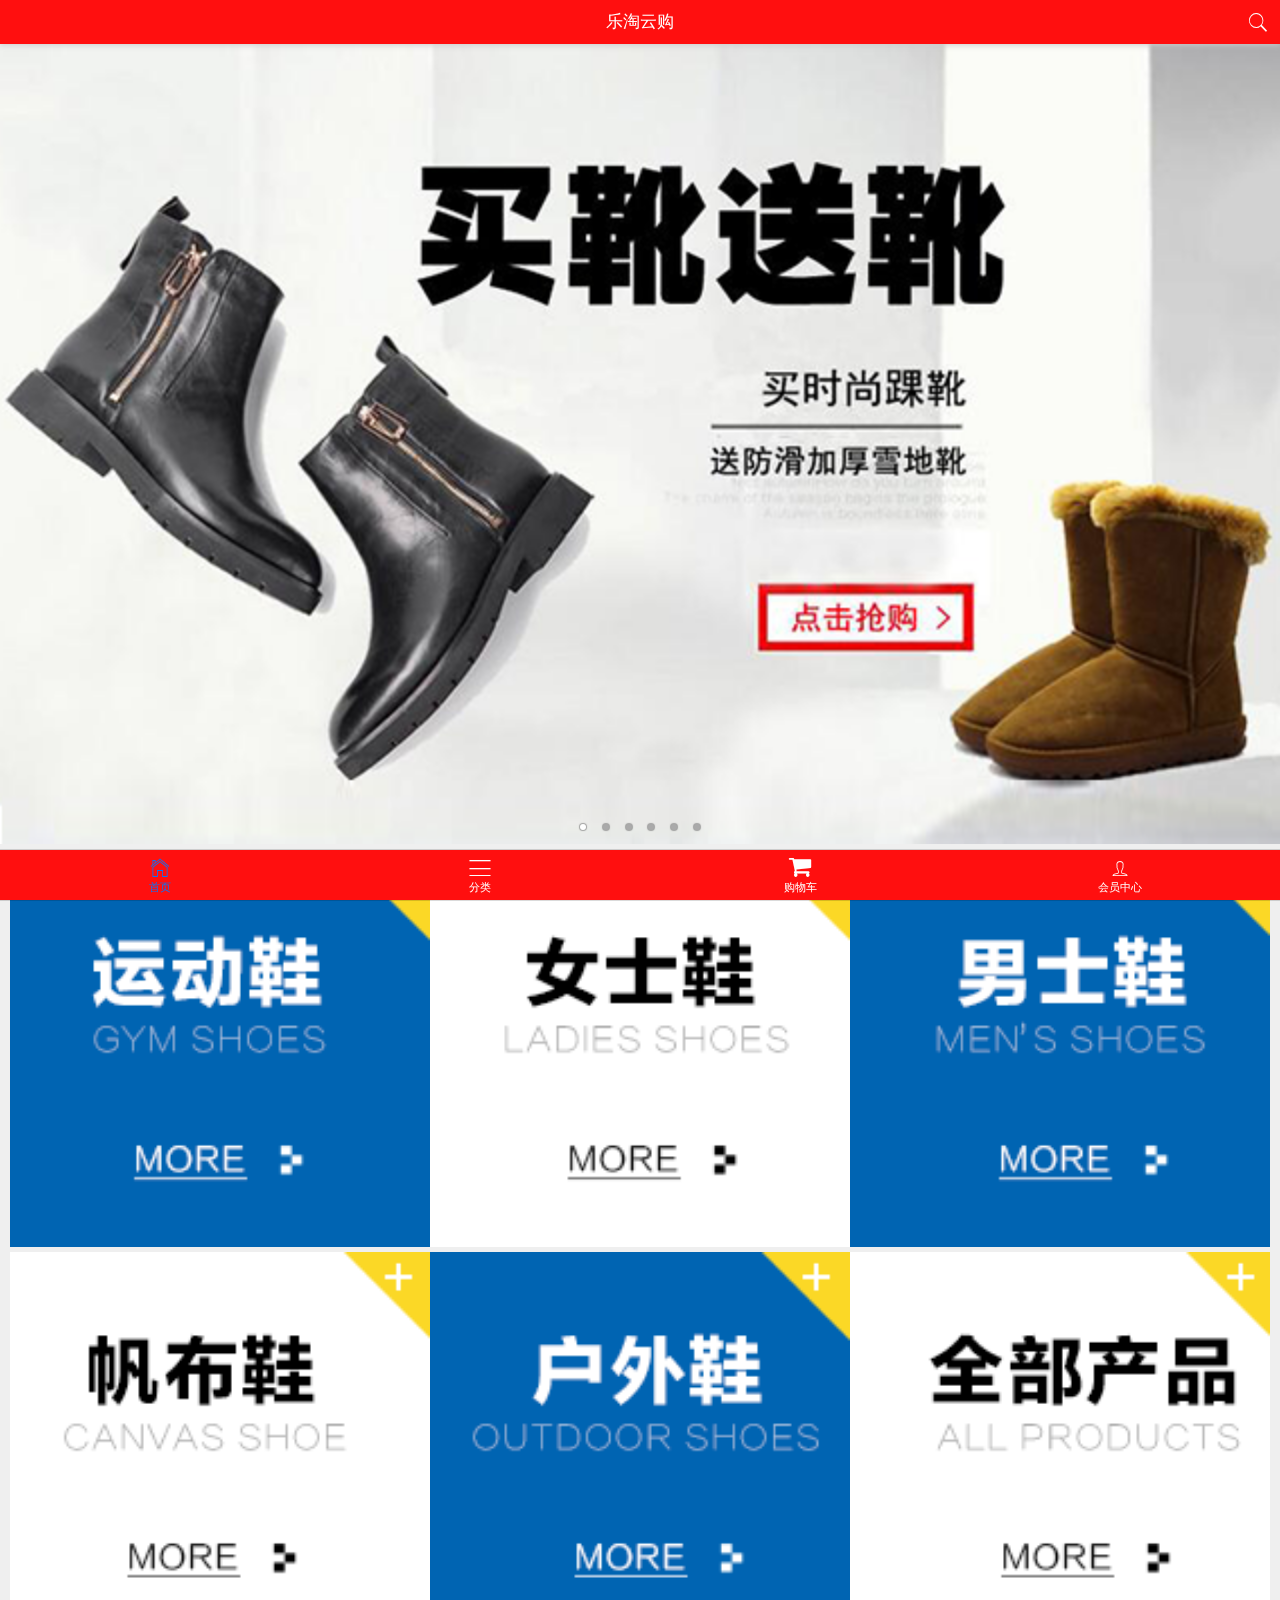
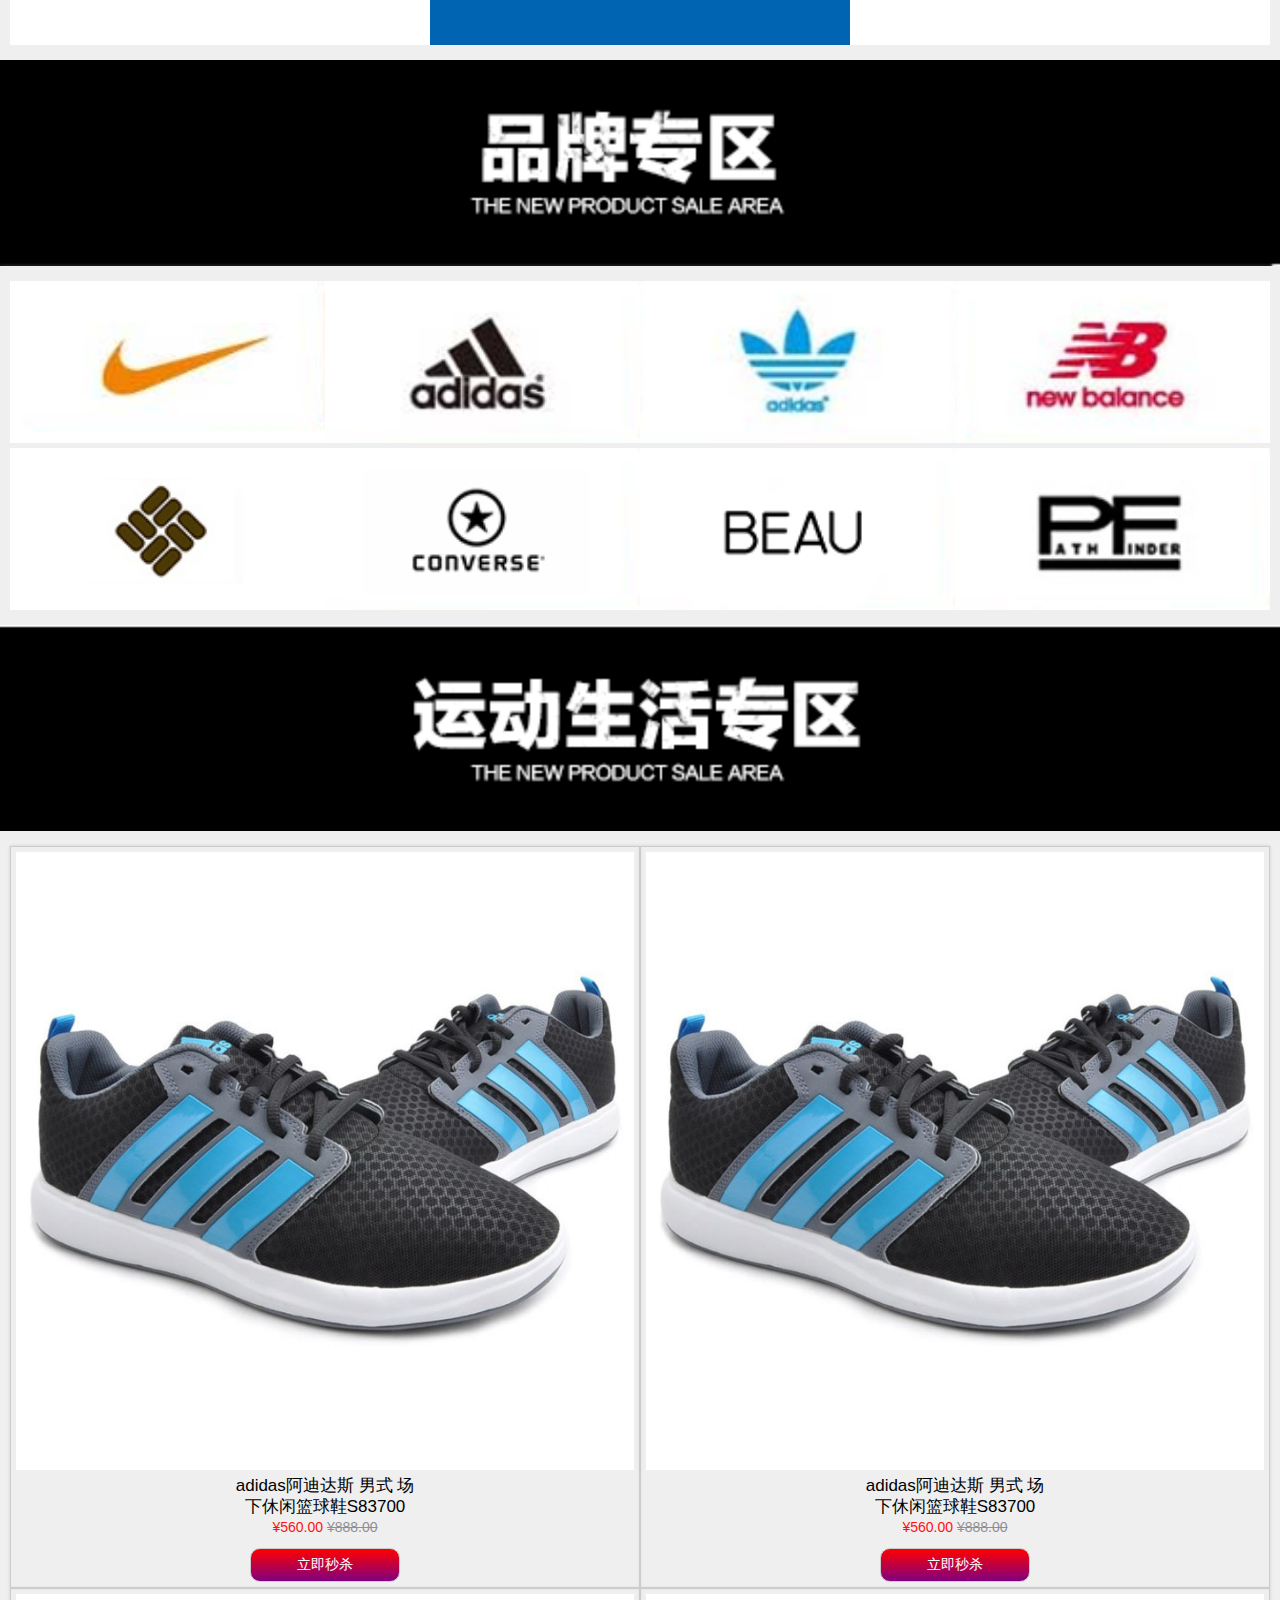
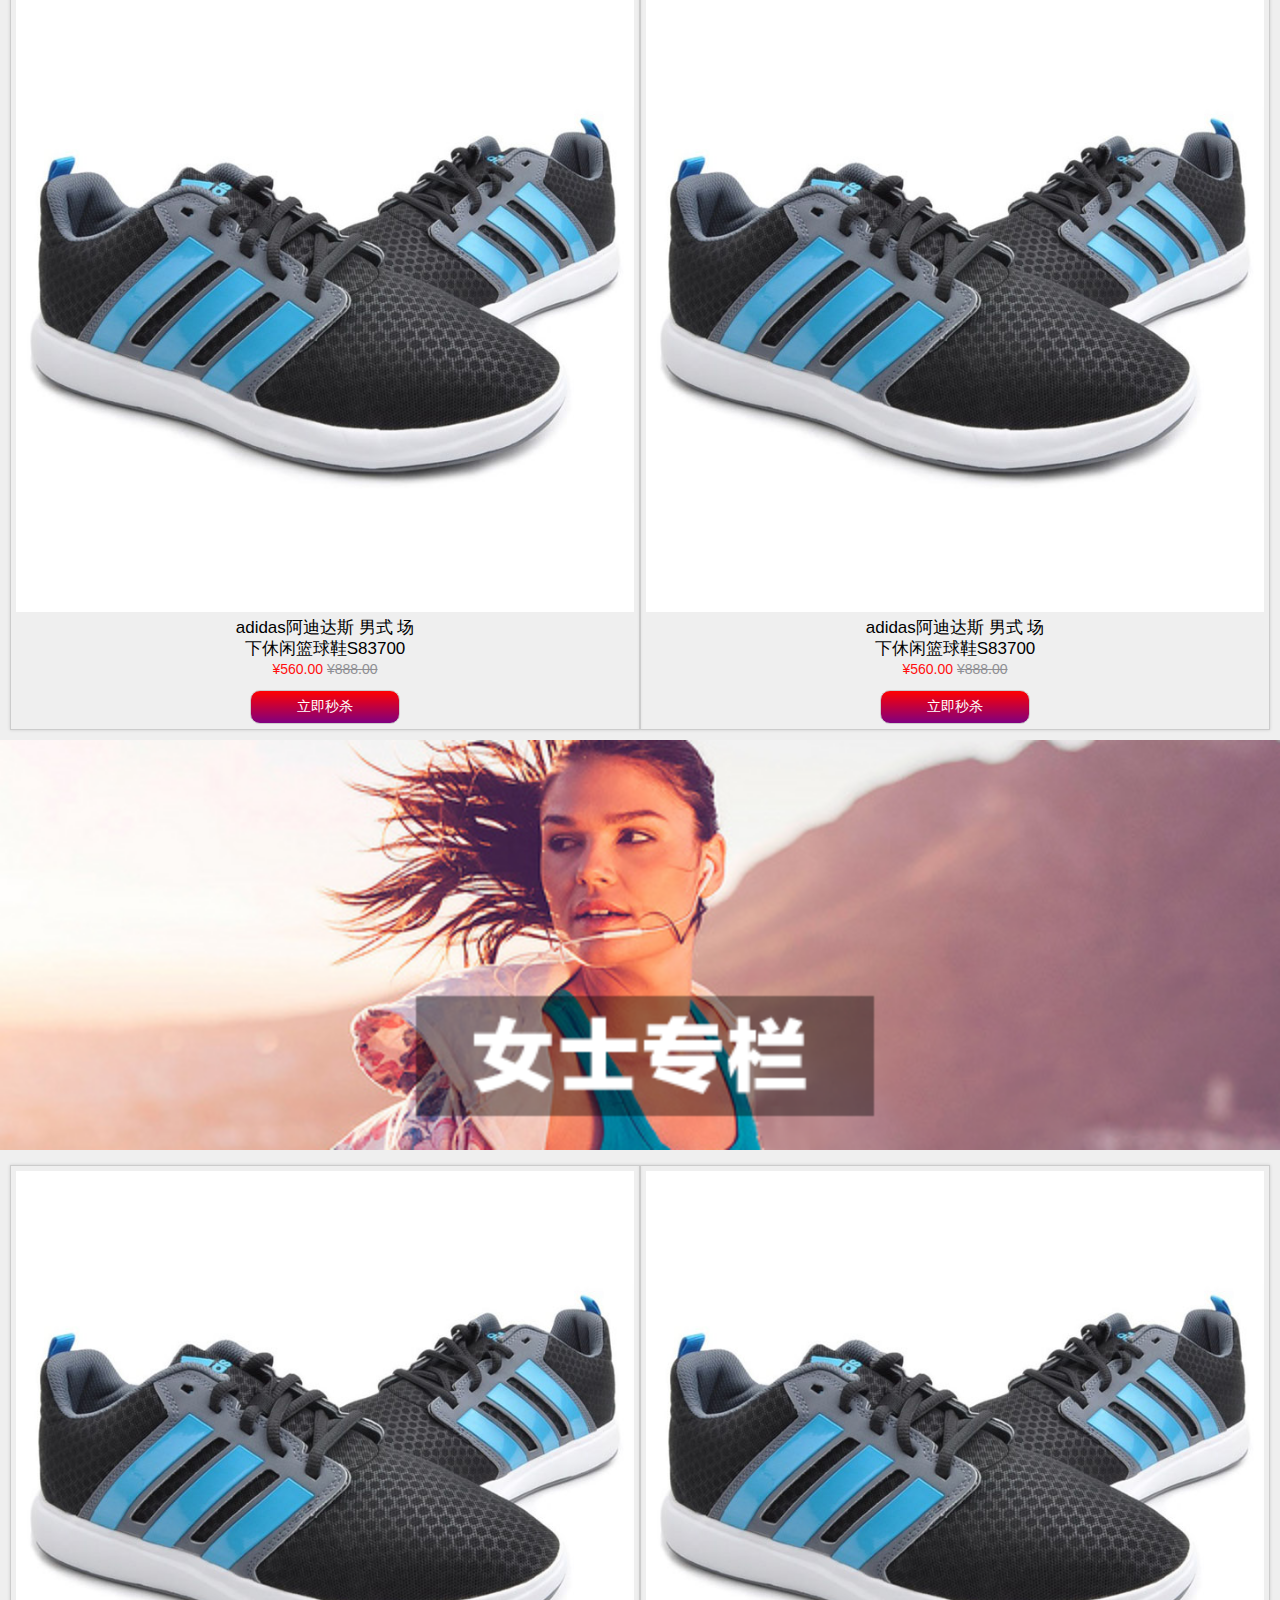
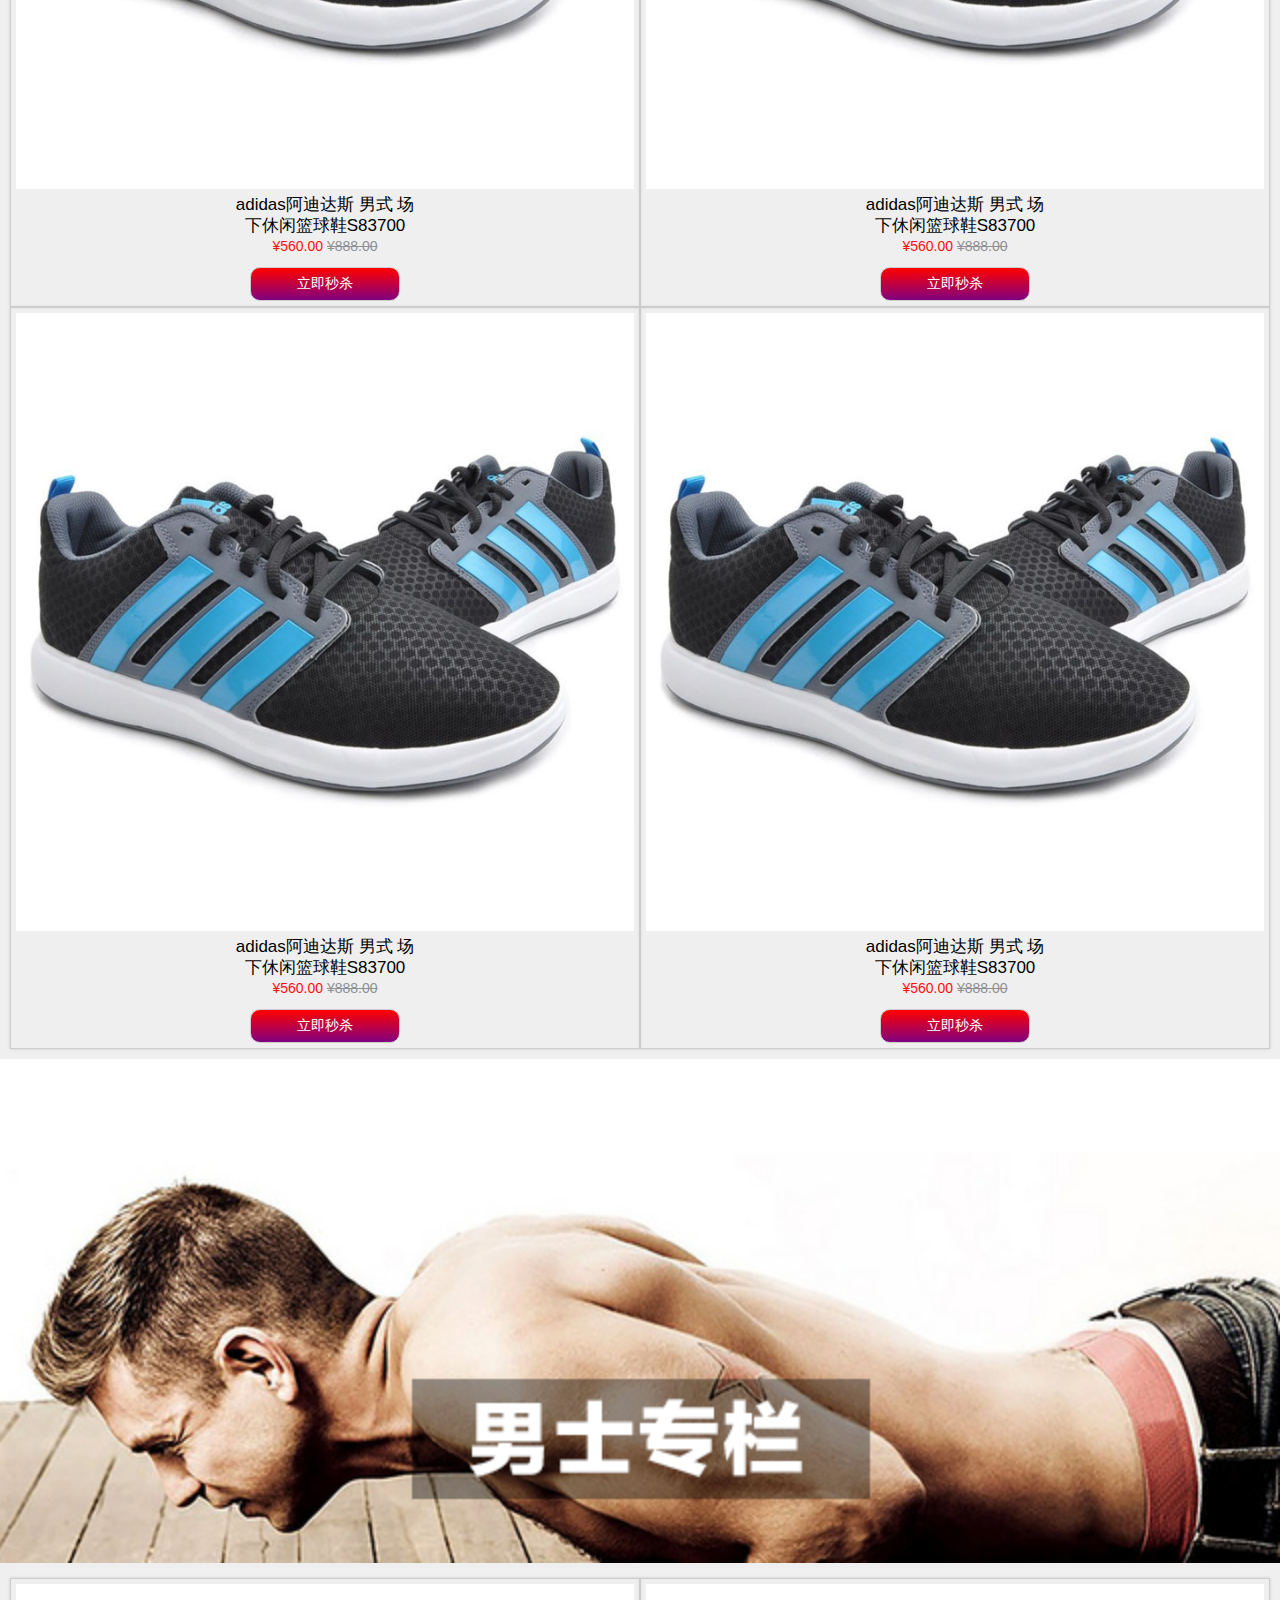
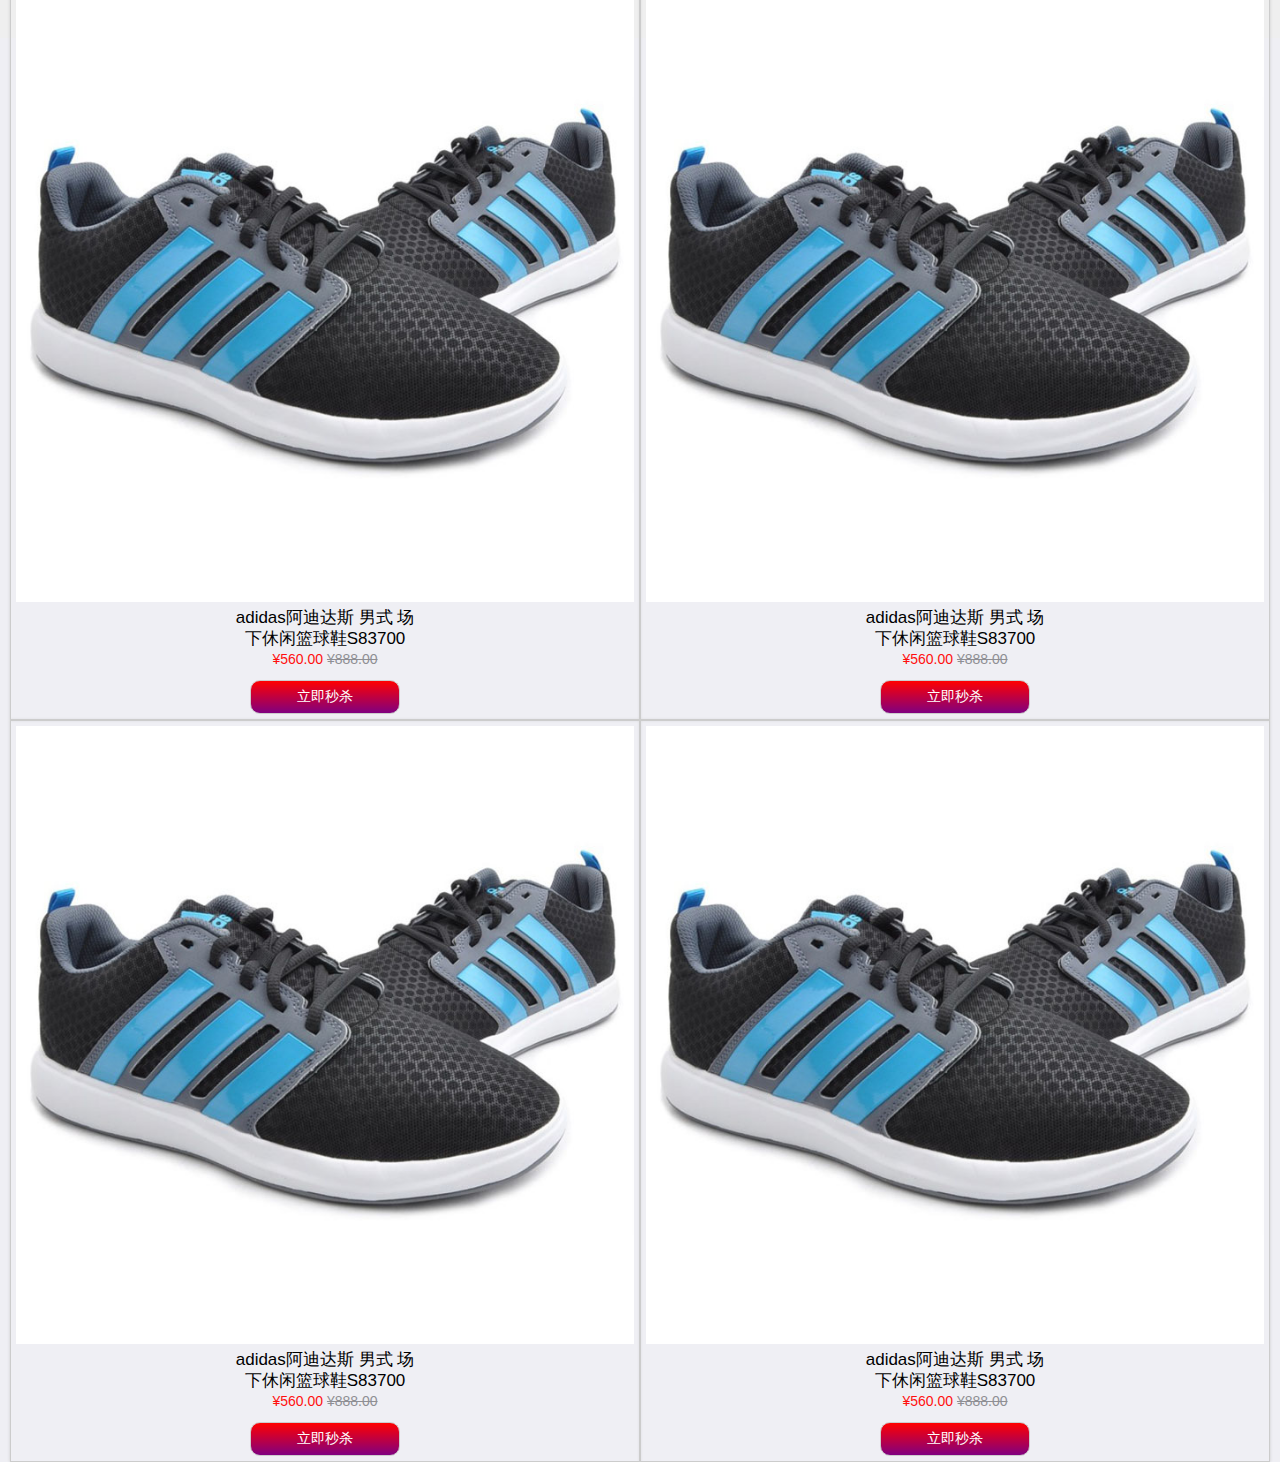
==== public/myProject/index.html @ a4a3fab9 "Merge pull request #1 from LibertyMiss/demo" ====
<!DOCTYPE html>
<html lang="en">

<head>
    <meta charset="UTF-8">
    <meta name="viewport" content="width=device-width, initial-scale=1.0">
    <meta http-equiv="X-UA-Compatible" content="ie=edge">
    <title>Document</title>
    <link rel="stylesheet" href="./assets//mui//css/mui.min.css">
    <link rel="stylesheet" href="./css/common.css">
    <link rel="stylesheet" href="./assets/fontAwesome/css/font-awesome.css">
    <link rel="stylesheet" href="./css/index.css">
    <script src="./assets//mui//js/mui.min.js"></script>
</head>

<body>
    <header class="mui-bar mui-bar-nav my-header">
        <h1 class="mui-title">乐淘云购</h1>
        <a class="mui-icon mui-icon-search mui-pull-right"></a>
    </header>
    <nav class="mui-bar mui-bar-tab my-footer">
        <a class="mui-tab-item mui-active" href="index.html">
            <span class="mui-icon mui-icon-home"></span>
            <span class="mui-tab-label">首页</span>
        </a>
        <a class="mui-tab-item" href="category.html">
            <span class="mui-icon mui-icon-bars"></span>
            <span class="mui-tab-label">分类</span>
        </a>
        <a class="mui-tab-item" href="cart.html">
            <span class="mui-icon fa fa-shopping-cart"></span>
            <span class="mui-tab-label">购物车</span>
        </a>
        <a class="mui-tab-item" href="user.html">
            <span class="mui-icon mui-icon-person"></span>
            <span class="mui-tab-label">会员中心</span>
        </a>
    </nav>
    <div class="mui-content">
        <!-- 轮播图 -->
        <div class="mui-slider ">
            <div class="mui-slider-group mui-slider-loop">
                <div class="mui-slider-item  mui-slider-item-duplicate">
                    <a href="#">
                        <img src="images/banner6.png" />
                    </a>
                </div>
                <div class="mui-slider-item">
                    <a href="#">
                        <img src="images/banner1.png" />
                    </a>
                </div>
                <div class="mui-slider-item">
                    <a href="#">
                        <img src="images/banner2.png" />
                    </a>
                </div>
                <div class="mui-slider-item">
                    <a href="#">
                        <img src="images/banner3.png" />
                    </a>
                </div>
                <div class="mui-slider-item">
                    <a href="#">
                        <img src="images/banner4.png" />
                    </a>
                </div>
                <div class="mui-slider-item">
                    <a href="#">
                        <img src="images/banner5.png" />
                    </a>
                </div>
                <div class="mui-slider-item">
                    <a href="#">
                        <img src="images/banner6.png" />
                    </a>
                </div>
                <div class="mui-slider-item mui-slider-item-duplicate">
                    <a href="#">
                        <img src="images/banner1.png" />
                    </a>
                </div>
            </div>
            <div class="mui-slider-indicator">
                <div class="mui-indicator mui-active"></div>
                <div class="mui-indicator"></div>
                <div class="mui-indicator"></div>
                <div class="mui-indicator"></div>
                <div class="mui-indicator"></div>
                <div class="mui-indicator"></div>
            </div>
        </div>
        <!-- 轮播图end -->

        <!-- 导航链接 -->
        <div class="nav-links mui-clearfix">
            <a href="">
                <img src="./images/nav1.png" alt="">
            </a>
            <a href="">
                <img src="./images/nav2.png" alt="">
            </a>
            <a href="">
                <img src="./images/nav3.png" alt="">
            </a>
            <a href="">
                <img src="./images/nav4.png" alt="">
            </a>
            <a href="">
                <img src="./images/nav5.png" alt="">
            </a>
            <a href="">
                <img src="./images/nav6.png" alt="">
            </a>
        </div>
        <!-- 导航链接end -->

        <!-- 品牌专区 -->
        <div class="brand">
            <img src="./images/title0.png" alt="">
            <ul>
                <li>
                    <a href="">
                        <img src="./images/brand1.png" alt="">
                    </a>
                </li>
                <li>
                    <a href="">
                        <img src="./images/brand2.png" alt="">
                    </a>
                </li>
                <li>
                    <a href="">
                        <img src="./images/brand3.png" alt="">
                    </a>
                </li>
                <li>
                    <a href="">
                        <img src="./images/brand4.png" alt="">
                    </a>
                </li>
                <li>
                    <a href="">
                        <img src="./images/brand5.png" alt="">
                    </a>
                </li>
                <li>
                    <a href="">
                        <img src="./images/brand6.png" alt="">
                    </a>
                </li>
                <li>
                    <a href="">
                        <img src="./images/brand7.png" alt="">
                    </a>
                </li>
                <li>
                    <a href="">
                        <img src="./images/brand8.png" alt="">
                    </a>
                </li>
            </ul>
        </div>
        <!-- 品牌专区end -->

        <!-- 产品专区 -->
        <div class="product mui-clearfix">
            <img src="./images/title1.png" alt="">
            <ul>
                <li>
                    <img src="./images/product.jpg" alt="">
                    <span class="adids">
                        adidas阿迪达斯 男式 场<br>
                        下休闲篮球鞋S83700
                    </span>
                    <p>
                        <span>¥560.00</span>
                        <del>¥888.00</del>
                    </p>
                    <button class="buy">立即秒杀</button>
                </li>
                <li>
                    <img src="./images/product.jpg" alt="">
                    <span>
                        adidas阿迪达斯 男式 场<br>
                        下休闲篮球鞋S83700
                    </span>
                    <p>
                        <span>¥560.00</span>
                        <del>¥888.00</del>
                    </p>
                    <button class="buy">立即秒杀</button>
                </li>
                <li>
                    <img src="./images/product.jpg" alt="">
                    <span>
                        adidas阿迪达斯 男式 场<br>
                        下休闲篮球鞋S83700
                    </span>
                    <p>
                        <span>¥560.00</span>
                        <del>¥888.00</del>
                    </p>
                    <button class="buy">立即秒杀</button>
                </li>
                <li>
                    <img src="./images/product.jpg" alt="">
                    <span>
                        adidas阿迪达斯 男式 场<br>
                        下休闲篮球鞋S83700
                    </span>
                    <p>
                        <span>¥560.00</span>
                        <del>¥888.00</del>
                    </p>
                    <button class="buy">立即秒杀</button>
                </li>
            </ul>
        </div>
        <!-- 产品专区end -->

        <!-- 女士专区 -->
        <div class="women mui-clearfix">
            <img src="./images/title2.png" alt="">
            <ul>
                <li>
                    <img src="./images/product.jpg" alt="">
                    <span>
                        adidas阿迪达斯 男式 场<br>
                        下休闲篮球鞋S83700
                    </span>
                    <p>
                        <span>¥560.00</span>
                        <del>¥888.00</del>
                    </p>
                    <button class="buy">立即秒杀</button>
                </li>
                <li>
                    <img src="./images/product.jpg" alt="">
                    <span>
                        adidas阿迪达斯 男式 场<br>
                        下休闲篮球鞋S83700
                    </span>
                    <p>
                        <span>¥560.00</span>
                        <del>¥888.00</del>
                    </p>
                    <button class="buy">立即秒杀</button>
                </li>
                <li>
                    <img src="./images/product.jpg" alt="">
                    <span>
                        adidas阿迪达斯 男式 场<br>
                        下休闲篮球鞋S83700
                    </span>
                    <p>
                        <span>¥560.00</span>
                        <del>¥888.00</del>
                    </p>
                    <button class="buy">立即秒杀</button>
                </li>
                <li>
                    <img src="./images/product.jpg" alt="">
                    <span>
                        adidas阿迪达斯 男式 场<br>
                        下休闲篮球鞋S83700
                    </span>
                    <p>
                        <span>¥560.00</span>
                        <del>¥888.00</del>
                    </p>
                    <button class="buy">立即秒杀</button>
                </li>
            </ul>
        </div>
        <!-- 女士专区end -->

        <!-- 男士专区 -->
        <div class="men">
            <img src="./images/title3.png" alt="">
            <ul>
                <li>
                    <img src="./images/product.jpg" alt="">
                    <span>
                        adidas阿迪达斯 男式 场<br>
                        下休闲篮球鞋S83700
                    </span>
                    <p>
                        <span>¥560.00</span>
                        <del>¥888.00</del>
                    </p>
                    <button class="buy">立即秒杀</button>
                </li>
                <li>
                    <img src="./images/product.jpg" alt="">
                    <span>
                        adidas阿迪达斯 男式 场<br>
                        下休闲篮球鞋S83700
                    </span>
                    <p>
                        <span>¥560.00</span>
                        <del>¥888.00</del>
                    </p>
                    <button class="buy">立即秒杀</button>
                </li>
                <li>
                    <img src="./images/product.jpg" alt="">
                    <span>
                        adidas阿迪达斯 男式 场<br>
                        下休闲篮球鞋S83700
                    </span>
                    <p>
                        <span>¥560.00</span>
                        <del>¥888.00</del>
                    </p>
                    <button class="buy">立即秒杀</button>
                </li>
                <li>
                    <img src="./images/product.jpg" alt="">
                    <span>
                        adidas阿迪达斯 男式 场<br>
                        下休闲篮球鞋S83700
                    </span>
                    <p>
                        <span>¥560.00</span>
                        <del>¥888.00</del>
                    </p>
                    <button class="buy">立即秒杀</button>
                </li>
            </ul>
        </div>
        <!-- 男士专区end -->
    </div>
</body>
<script>
    var gallery = mui('.mui-slider');
    gallery.slider({
        interval: 1000 //自动轮播周期，若为0则不自动播放，默认为0；
    });
</script>

</html>
---- public/myProject/css/common.css ----
body .mui-content {
  background: #efefef;
}
.my-header {
  background: #ff0f0f;
}
.my-header h1 {
  color: #FFF;
}
.my-header .mui-icon-search {
  color: #FFF;
}
.my-footer {
  background: #ff0f0f;
}
.my-footer .mui-tab-item {
  color: #FFF;
}
.my-footer .mui-tab-item .mui-active {
  color: darkorange;
}
---- public/myProject/css/index.css ----
ul {
  margin: 0;
  padding: 0;
  list-style: none;
}
.nav-links {
  width: 100%;
  padding: 10px;
}
.nav-links a {
  width: 33.33%;
  float: left;
}
.nav-links a img {
  width: 100%;
}
.brand {
  width: 100%;
}
.brand > img {
  width: 100%;
}
.brand > ul {
  padding: 10px;
  width: 100%;
  overflow: hidden;
}
.brand > ul > li {
  width: 25%;
  float: left;
}
.brand > ul > li > a {
  display: block;
}
.brand > ul > li > a > img {
  width: 100%;
}
.product {
  width: 100%;
}
.product > img {
  width: 100%;
}
.product > ul {
  width: 100%;
  padding: 10px;
}
.product > ul > li {
  padding: 5px;
  border: 1px solid #ccc;
  width: 50%;
  float: left;
  box-shadow: 0px 0px 3px #ccc;
  text-align: center;
}
.product > ul > li > img {
  width: 100%;
}
.product > ul > li p {
  text-align: center;
}
.product > ul > li p > span {
  text-align: center;
  color: #ff0f0f;
}
.product > ul > li > button {
  display: block;
  margin: 0 auto;
  background: linear-gradient(red, purple);
  color: #fff;
  width: 150px;
  border-radius: 10px;
}
.women {
  margin-top: 10px;
  width: 100%;
}
.women > img {
  width: 100%;
}
.women > ul {
  width: 100%;
  padding: 10px;
}
.women > ul > li {
  padding: 5px;
  border: 1px solid #ccc;
  width: 50%;
  float: left;
  box-shadow: 0px 0px 3px #ccc;
  text-align: center;
}
.women > ul > li > img {
  width: 100%;
}
.women > ul > li > span {
  text-align: center;
}
.women > ul > li p {
  text-align: center;
}
.women > ul > li p > span {
  text-align: center;
  color: #ff0f0f;
}
.women > ul > li > button {
  display: block;
  margin: 0 auto;
  background: linear-gradient(red, purple);
  color: #fff;
  width: 150px;
  border-radius: 10px;
}
.men {
  margin-top: 10px;
  width: 100%;
}
.men > img {
  width: 100%;
}
.men > ul {
  width: 100%;
  padding: 10px;
}
.men > ul > li {
  padding: 5px;
  border: 1px solid #ccc;
  width: 50%;
  float: left;
  box-shadow: 0px 0px 3px #ccc;
  text-align: center;
}
.men > ul > li > img {
  width: 100%;
}
.men > ul > li > span {
  text-align: center;
}
.men > ul > li p {
  text-align: center;
}
.men > ul > li p > span {
  text-align: center;
  color: #ff0f0f;
}
.men > ul > li > button {
  display: block;
  margin: 0 auto;
  background: linear-gradient(red, purple);
  color: #fff;
  width: 150px;
  border-radius: 10px;
}
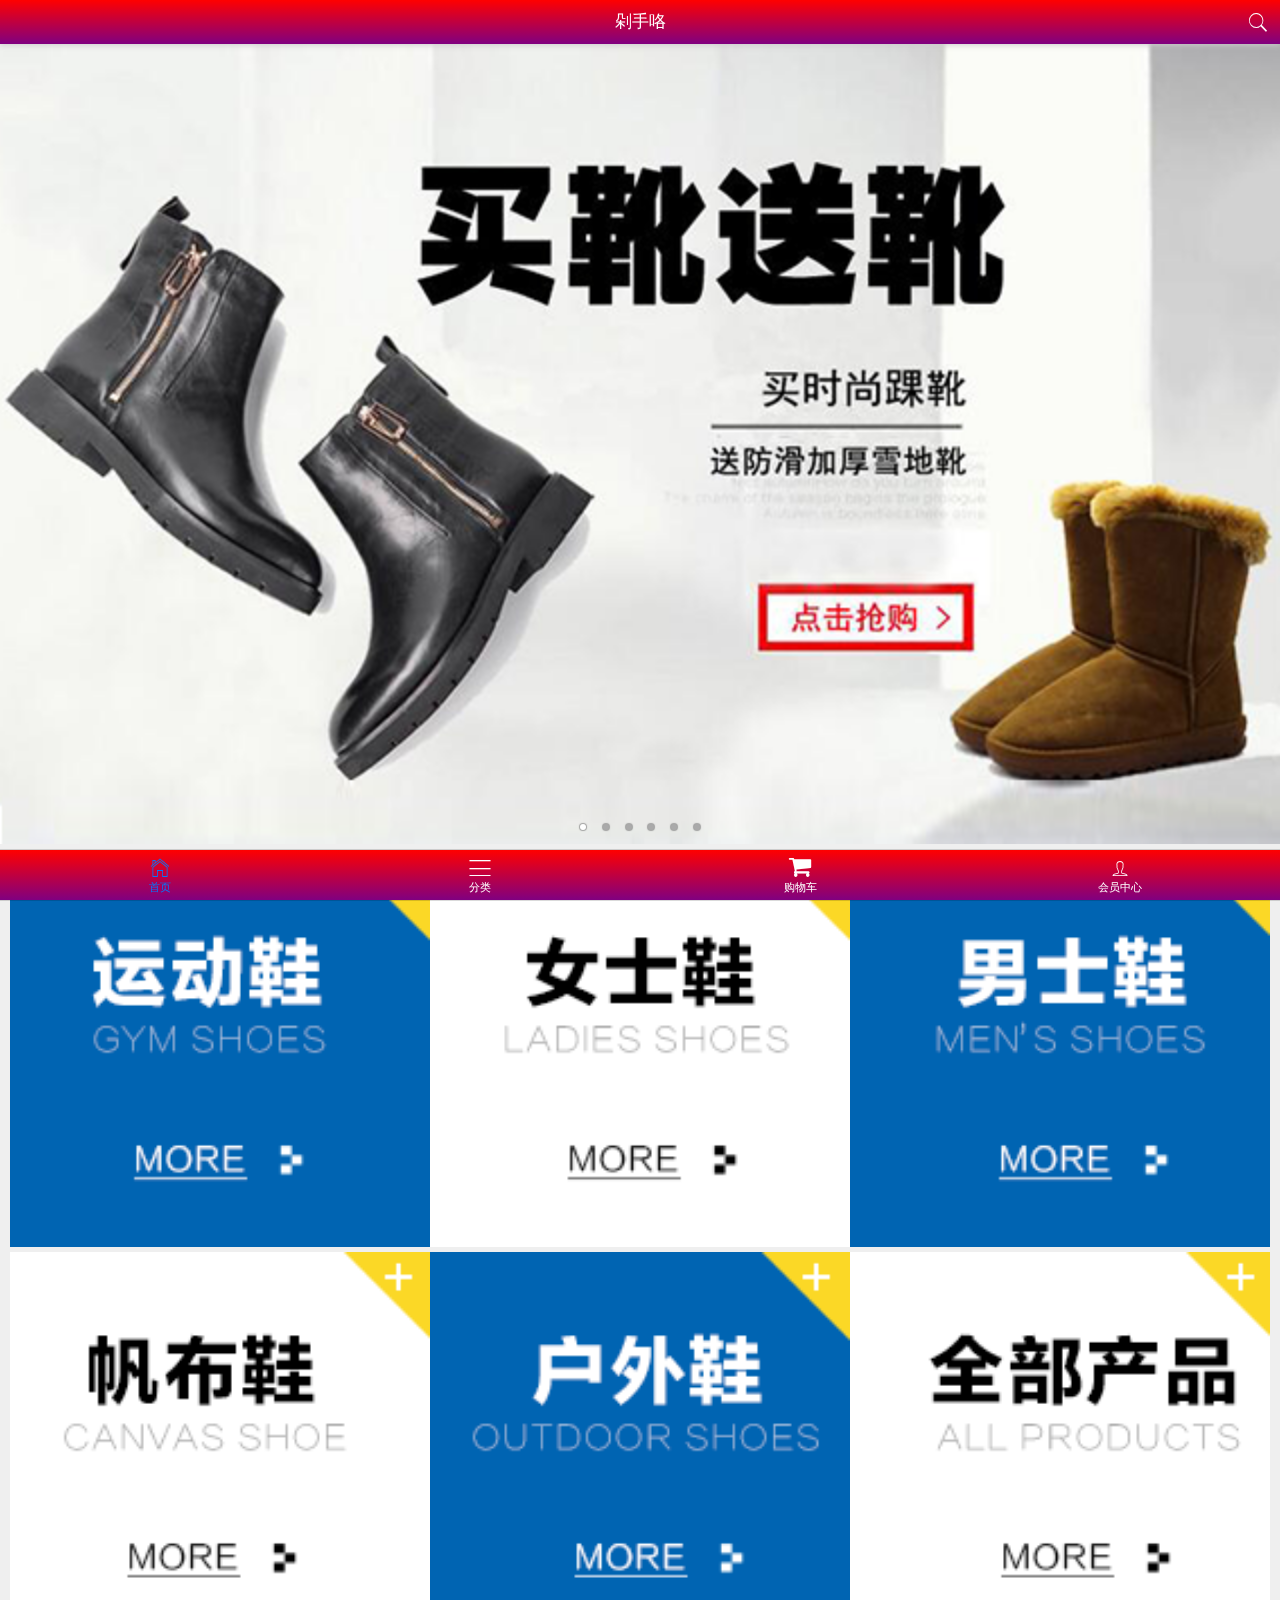
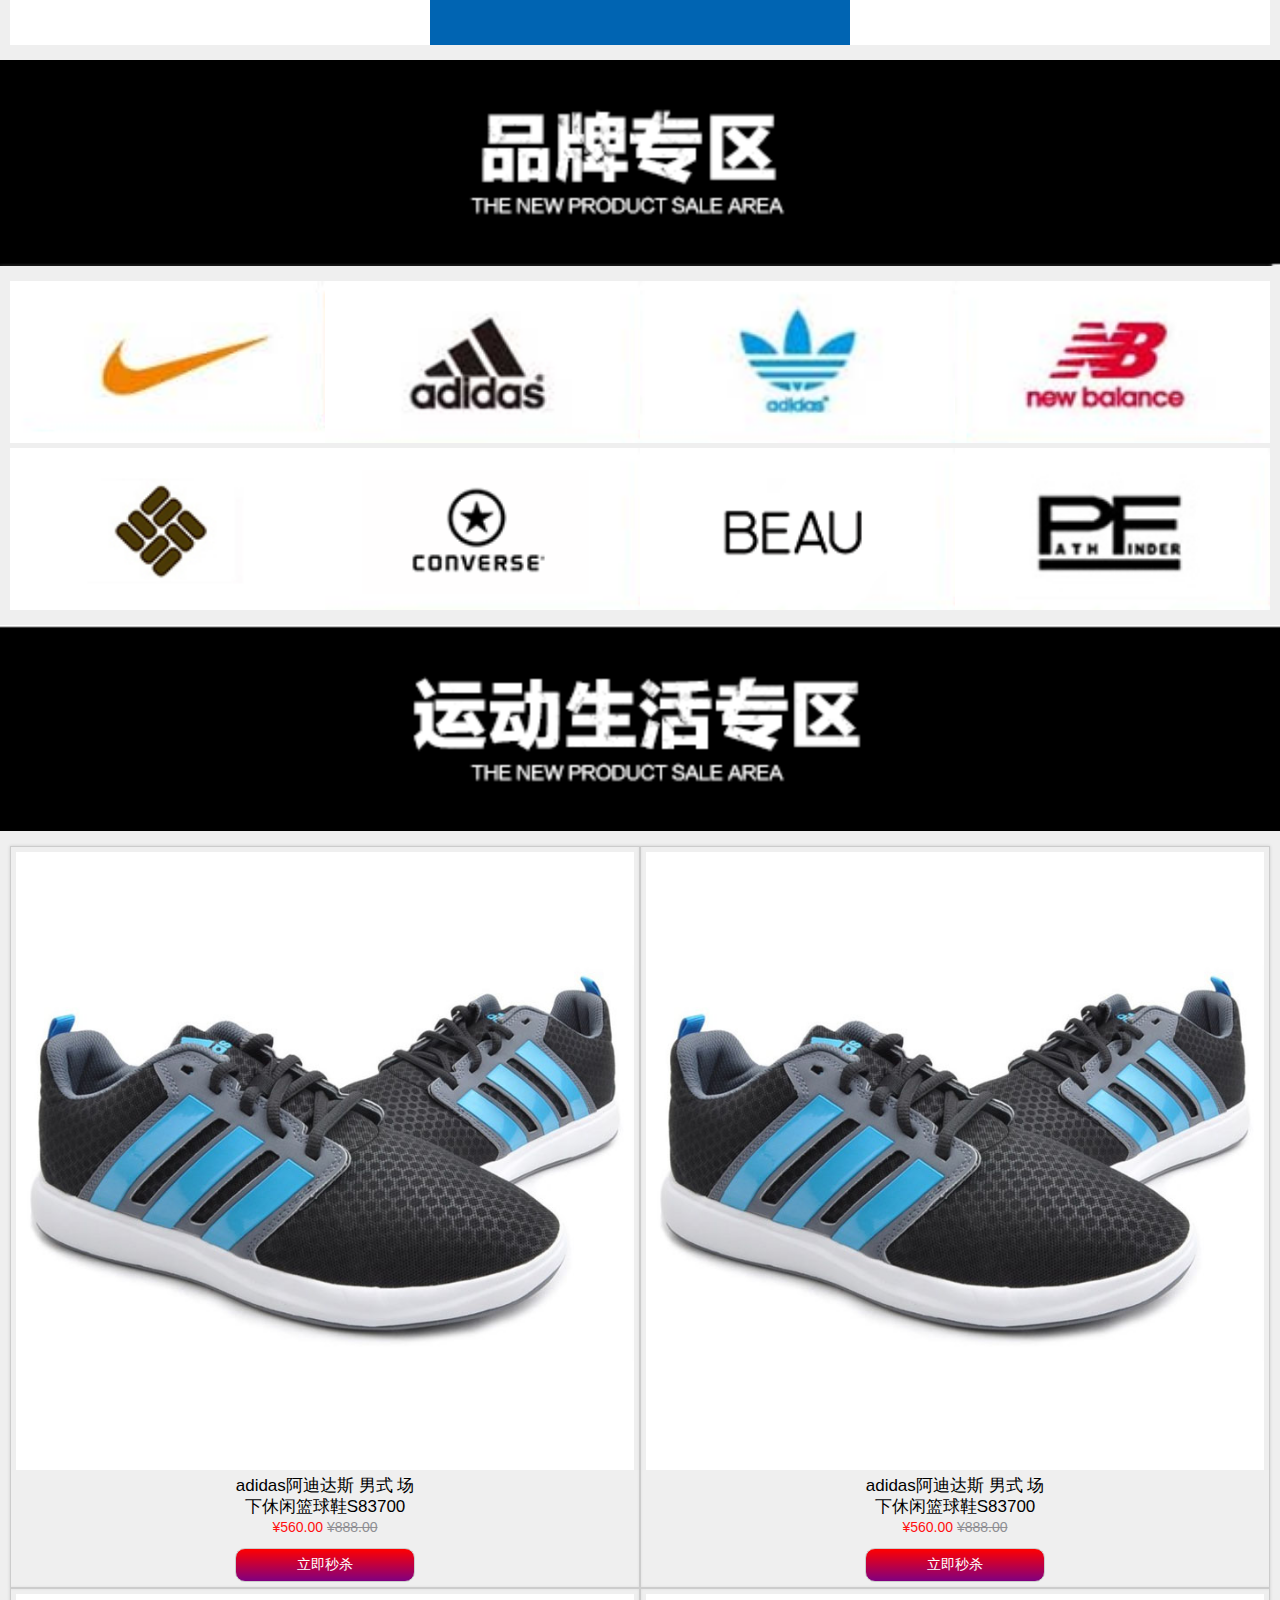
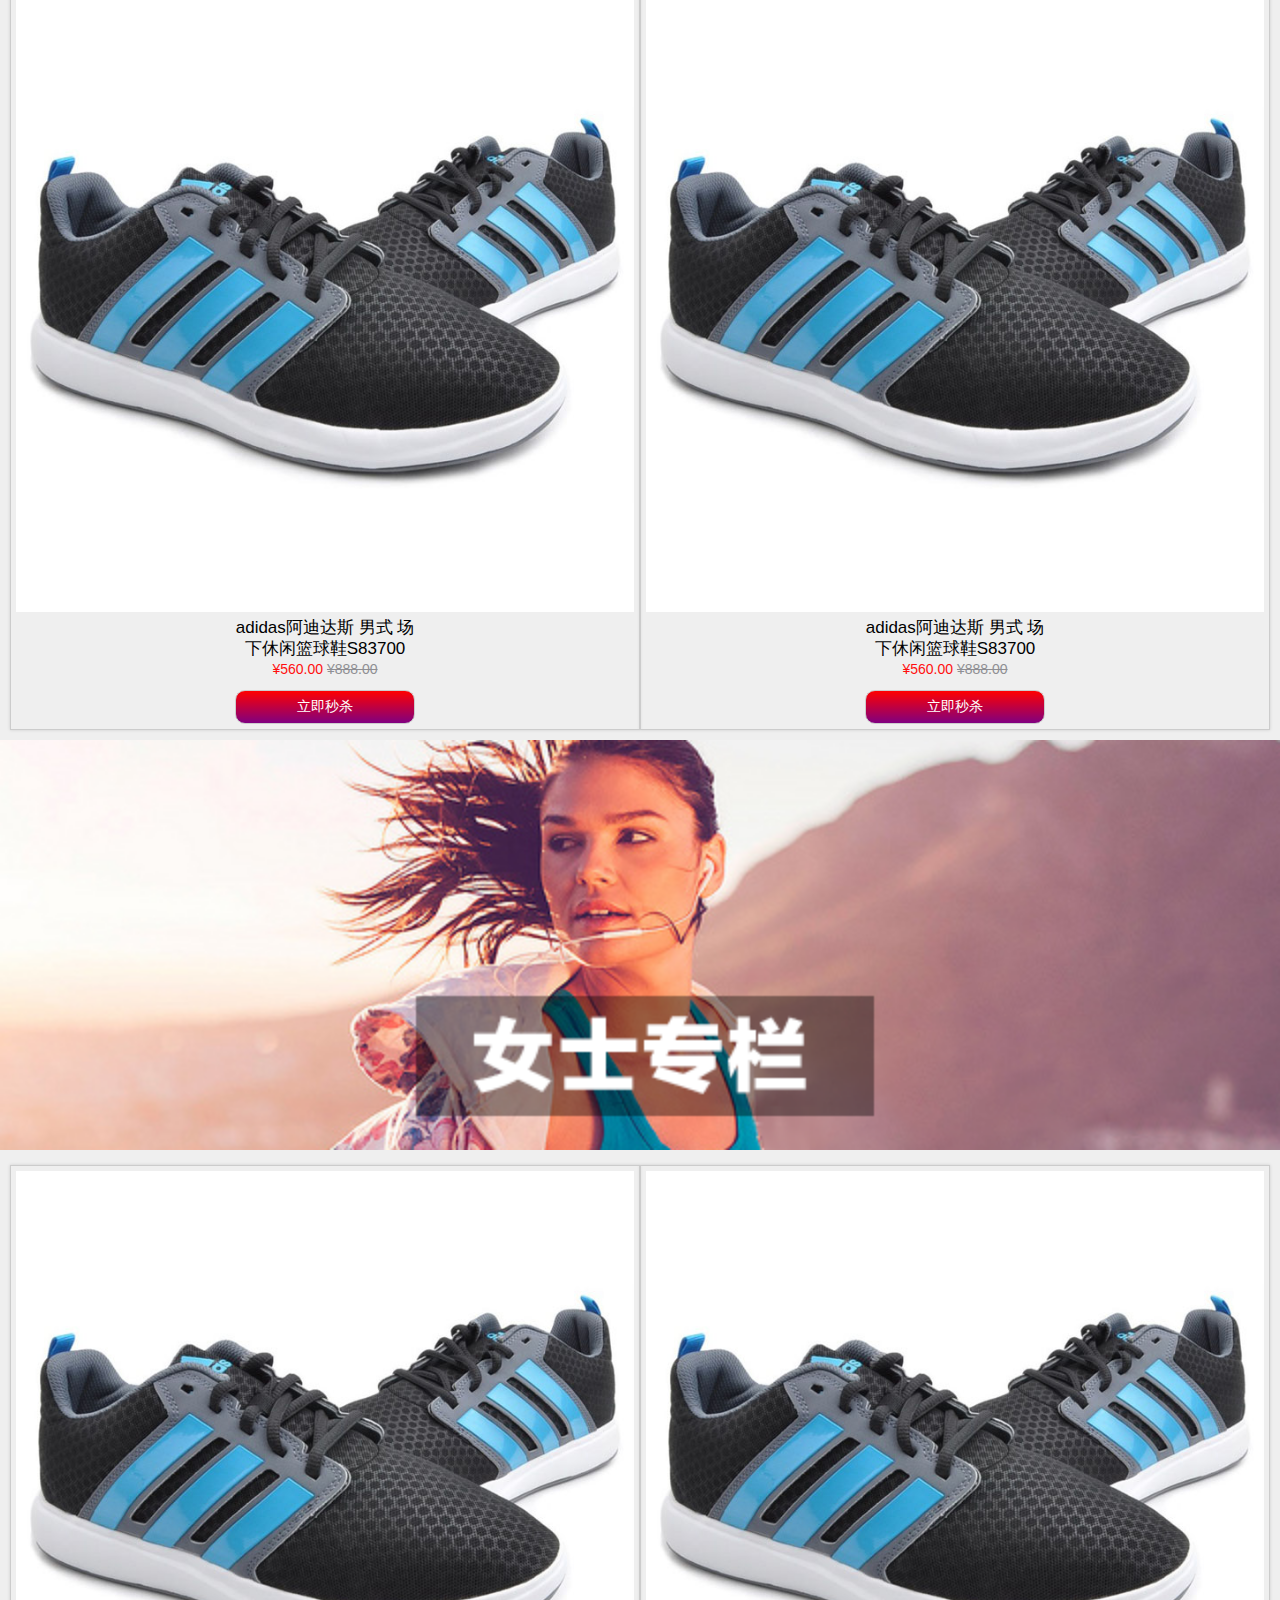
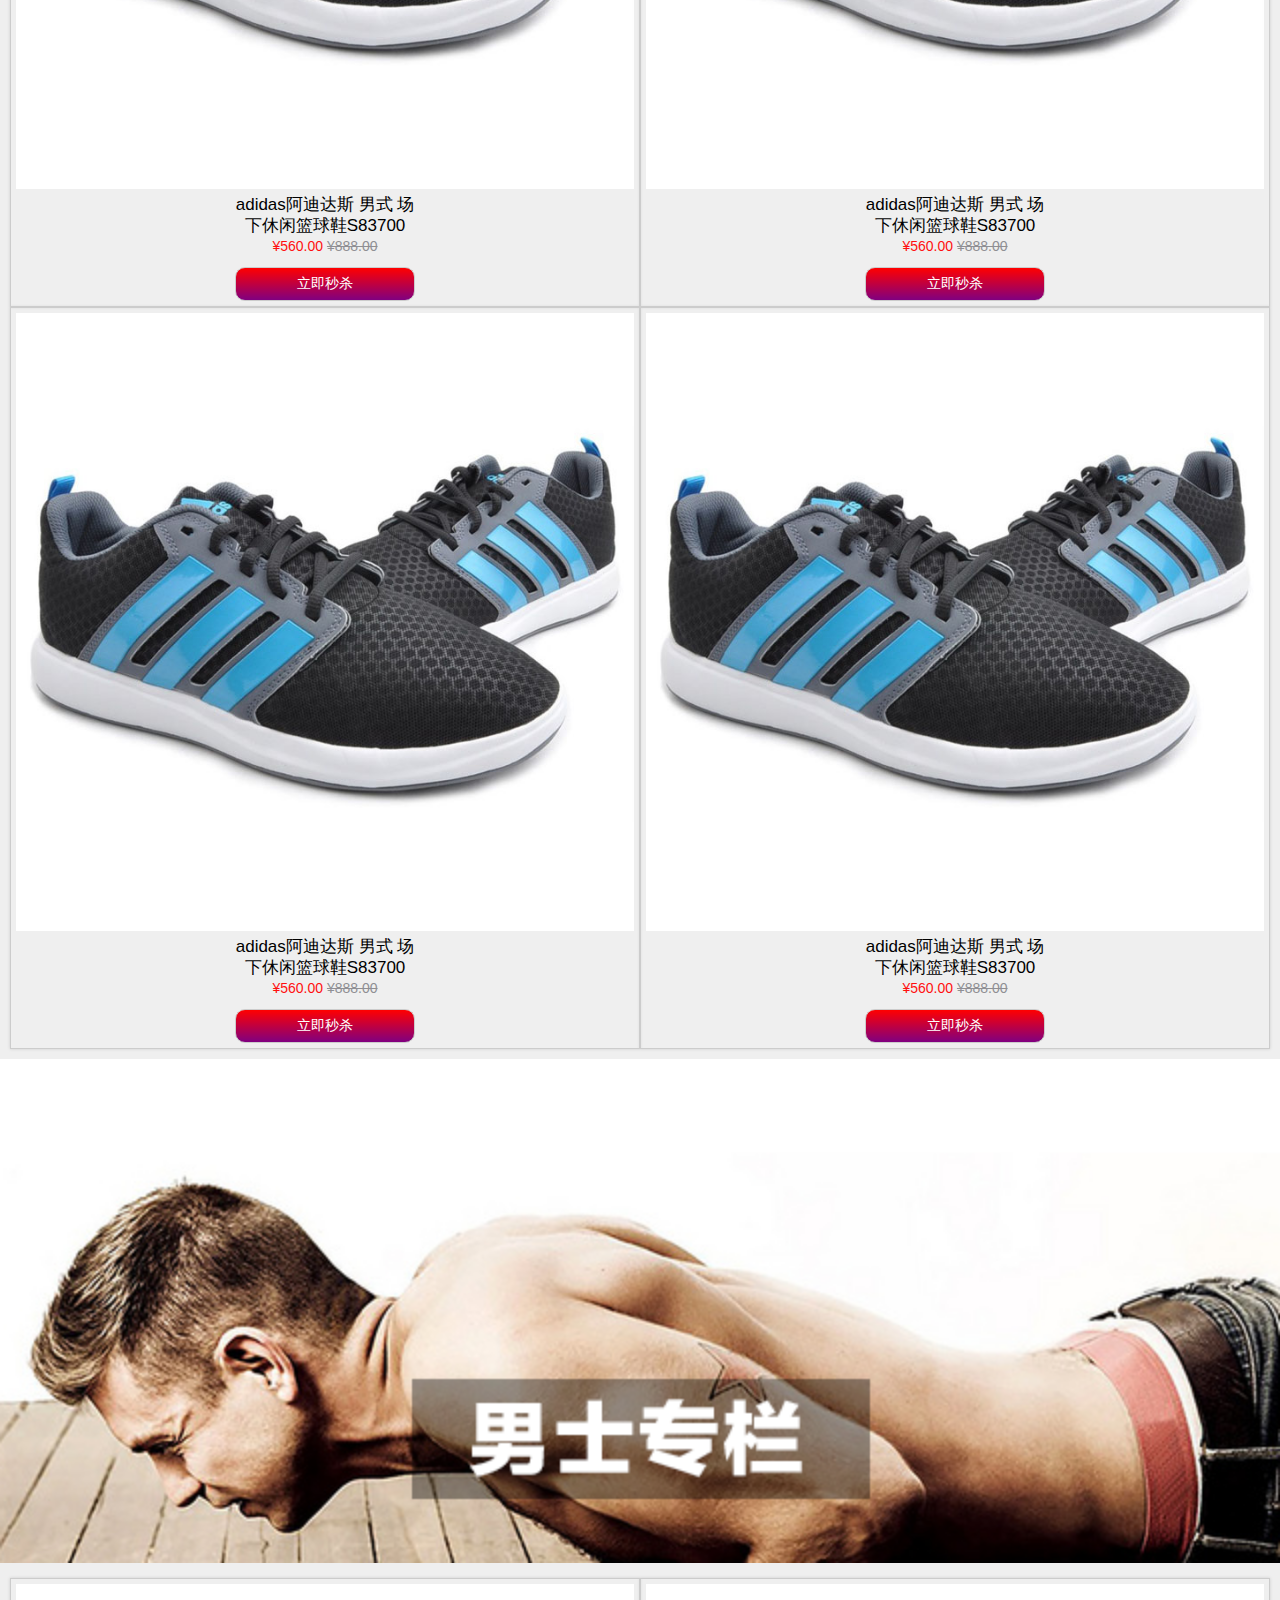
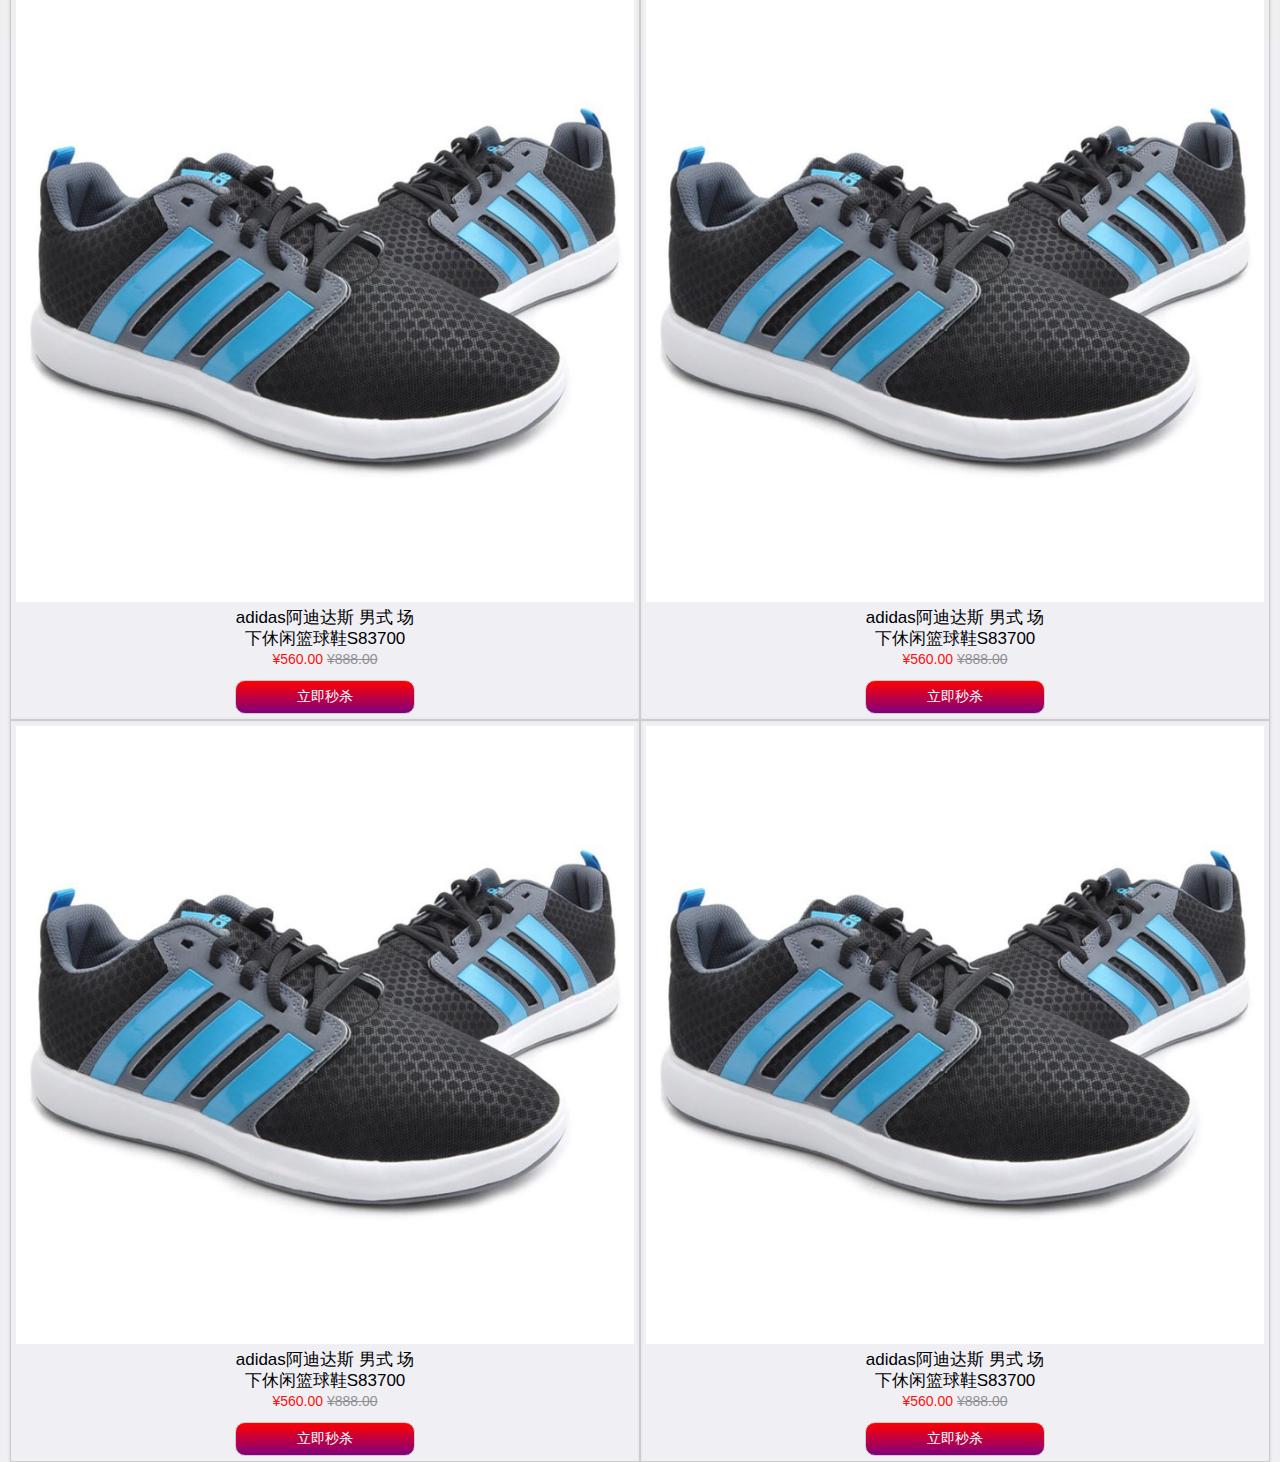
==== commit 2e963304: "分类页面完成" ====
--- a/public/myProject/index.html
+++ b/public/myProject/index.html
@@ -10,12 +10,13 @@
     <link rel="stylesheet" href="./css/common.css">
     <link rel="stylesheet" href="./assets/fontAwesome/css/font-awesome.css">
     <link rel="stylesheet" href="./css/index.css">
+    <script src="./assets/zepto/zepto.min.js"></script>
     <script src="./assets//mui//js/mui.min.js"></script>
 </head>
 
 <body>
     <header class="mui-bar mui-bar-nav my-header">
-        <h1 class="mui-title">乐淘云购</h1>
+        <h1 class="mui-title">剁手咯</h1>
         <a class="mui-icon mui-icon-search mui-pull-right"></a>
     </header>
     <nav class="mui-bar mui-bar-tab my-footer">
@@ -333,6 +334,9 @@
     </div>
 </body>
 <script>
+    $('.my-footer').on('tap', 'a', function () {
+        window.top.location.href = this.href;
+    });
     var gallery = mui('.mui-slider');
     gallery.slider({
         interval: 1000 //自动轮播周期，若为0则不自动播放，默认为0；
--- a/public/myProject/css/common.css
+++ b/public/myProject/css/common.css
@@ -1,8 +1,13 @@
+* {
+  padding: 0;
+  margin: 0;
+  list-style: none;
+}
 body .mui-content {
   background: #efefef;
 }
 .my-header {
-  background: #ff0f0f;
+  background: linear-gradient(red, purple);
 }
 .my-header h1 {
   color: #FFF;
@@ -11,7 +16,7 @@
   color: #FFF;
 }
 .my-footer {
-  background: #ff0f0f;
+  background: linear-gradient(red, purple);
 }
 .my-footer .mui-tab-item {
   color: #FFF;
--- a/public/myProject/css/index.css
+++ b/public/myProject/css/index.css
@@ -68,7 +68,7 @@
   margin: 0 auto;
   background: linear-gradient(red, purple);
   color: #fff;
-  width: 150px;
+  width: 180px;
   border-radius: 10px;
 }
 .women {
@@ -108,7 +108,7 @@
   margin: 0 auto;
   background: linear-gradient(red, purple);
   color: #fff;
-  width: 150px;
+  width: 180px;
   border-radius: 10px;
 }
 .men {
@@ -148,6 +148,6 @@
   margin: 0 auto;
   background: linear-gradient(red, purple);
   color: #fff;
-  width: 150px;
+  width: 180px;
   border-radius: 10px;
 }
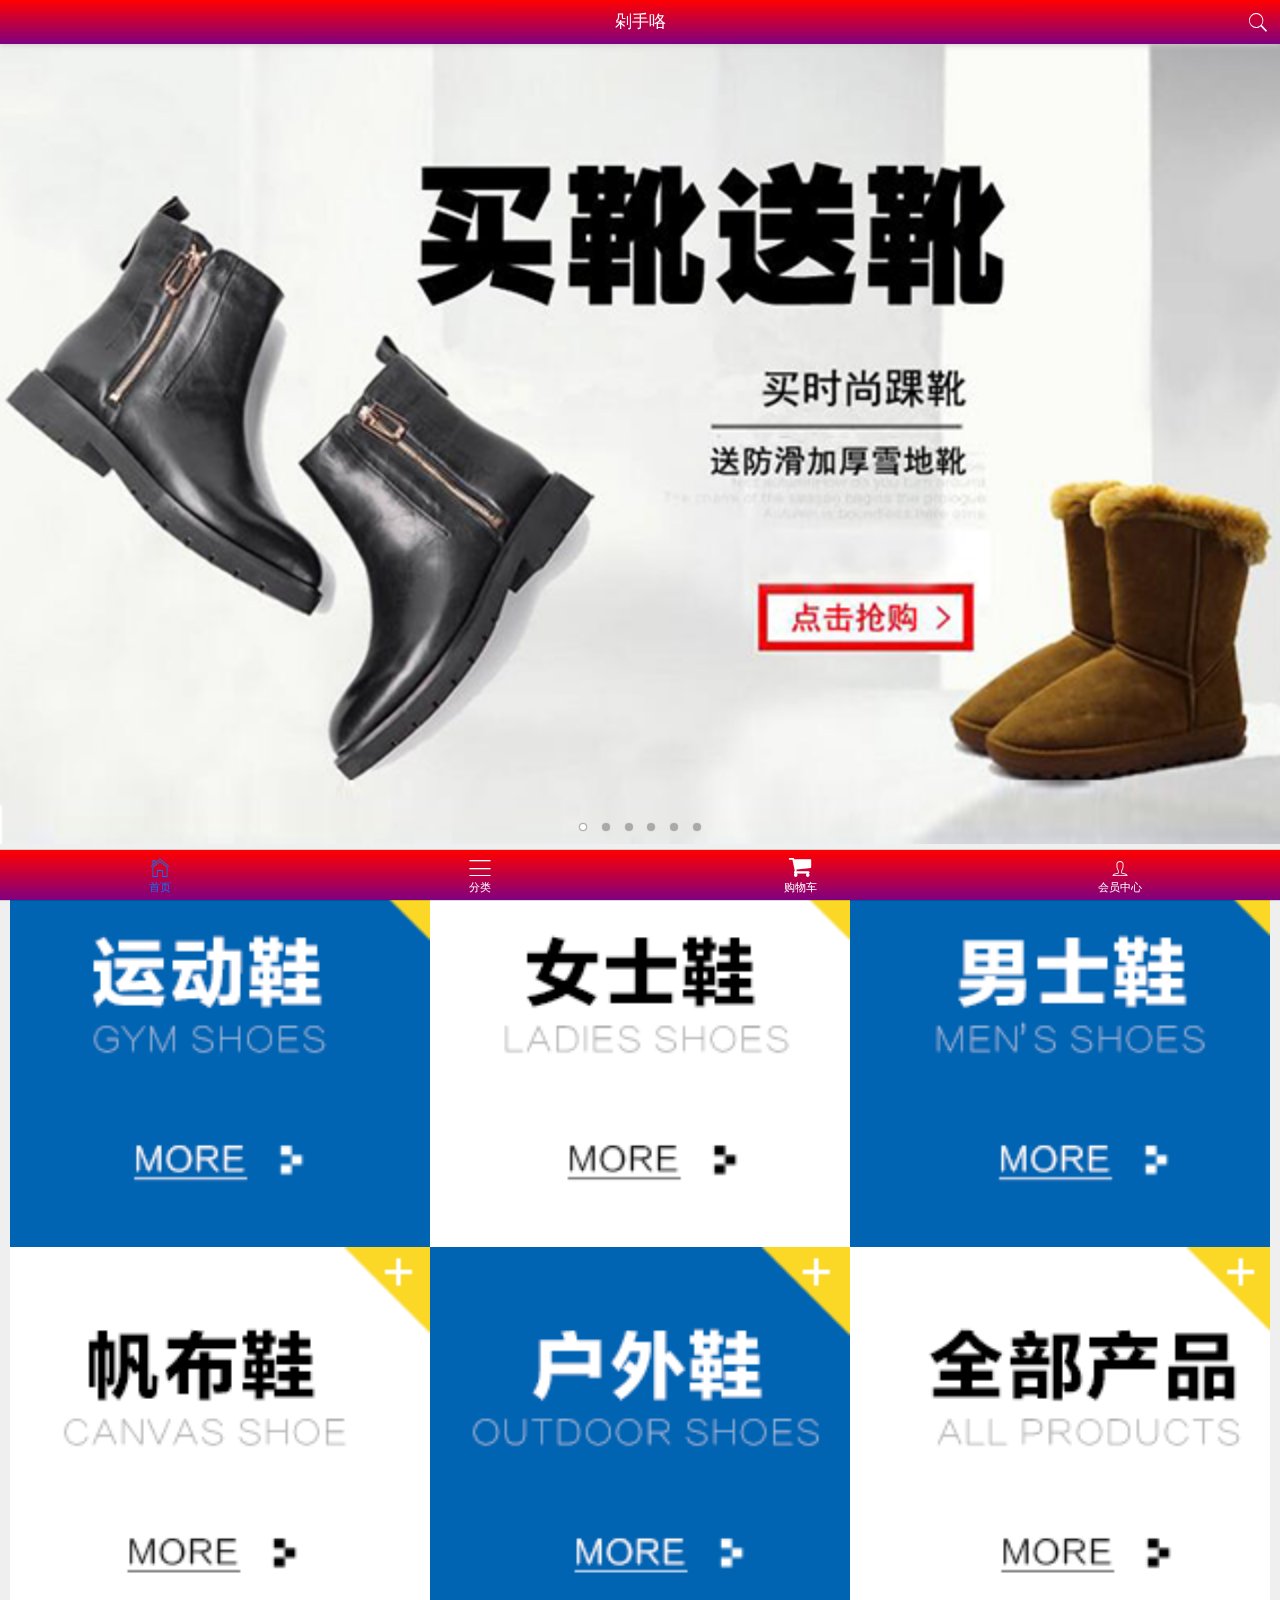
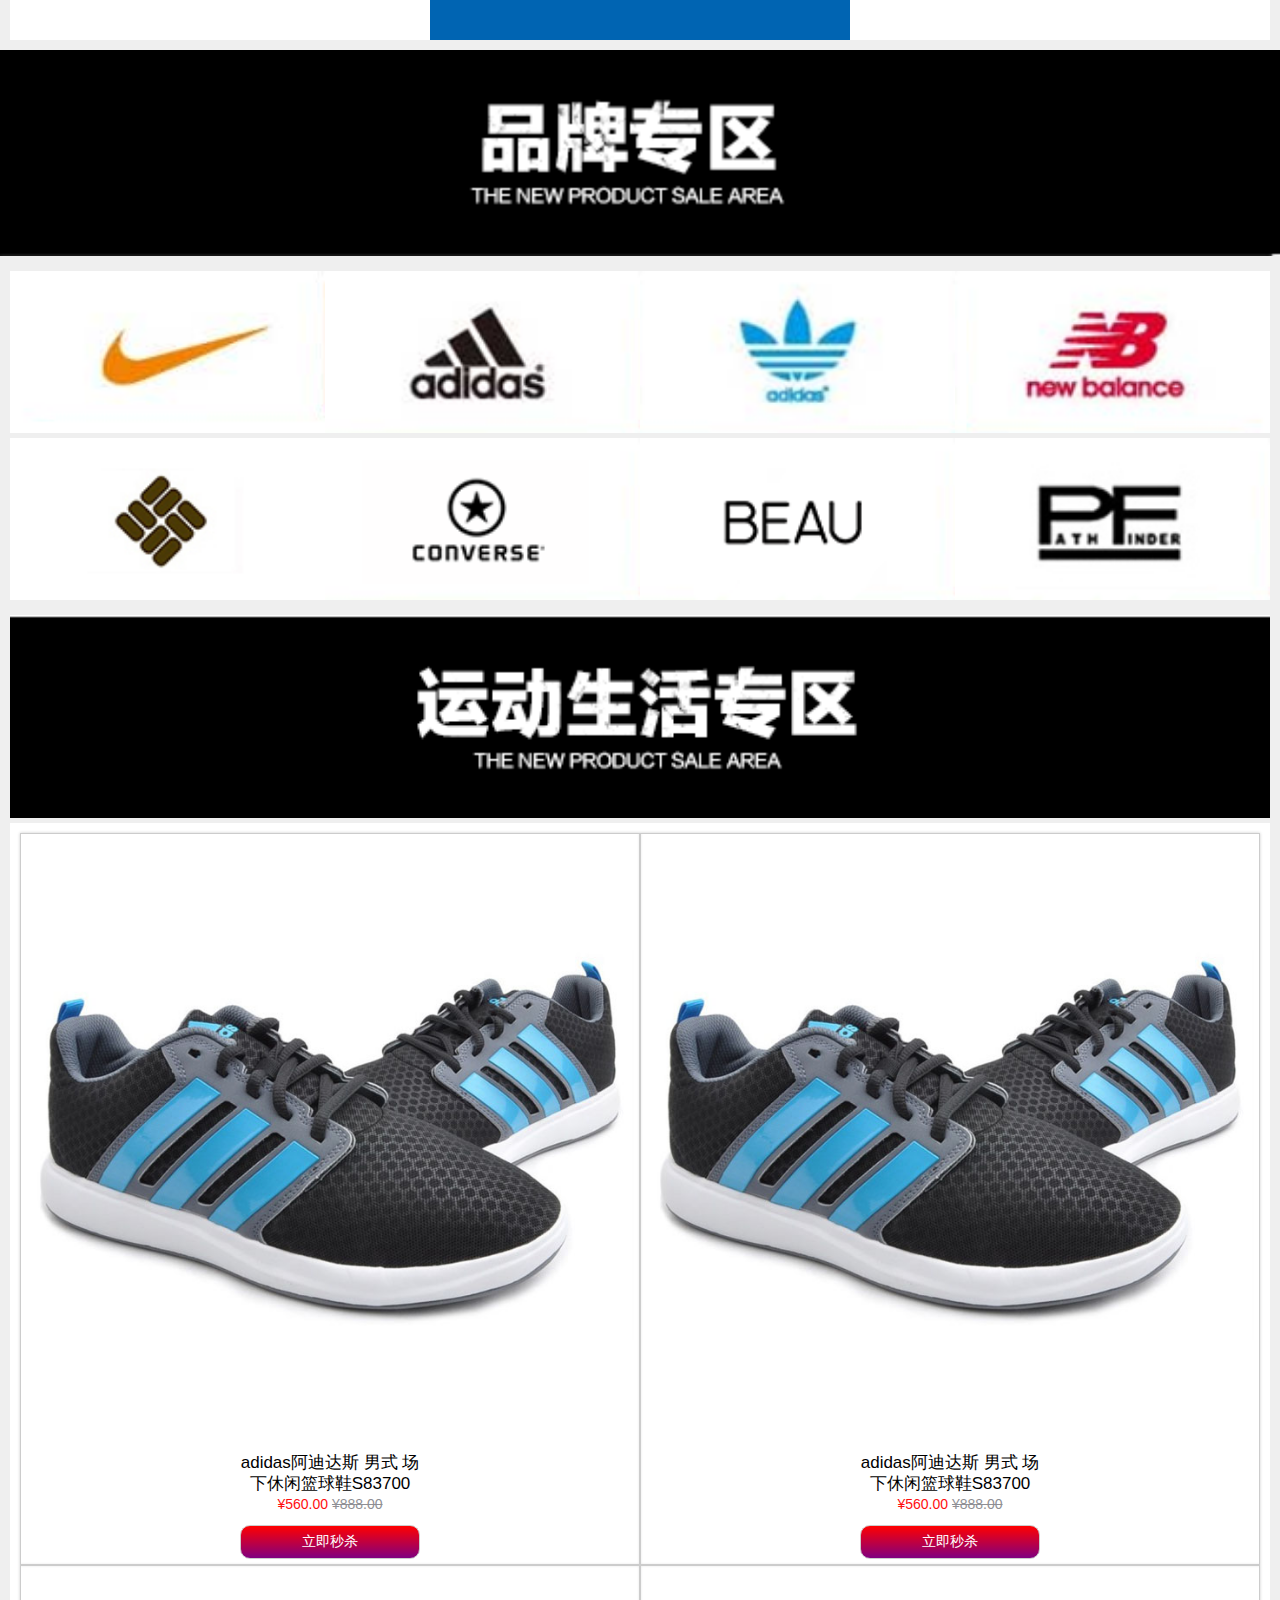
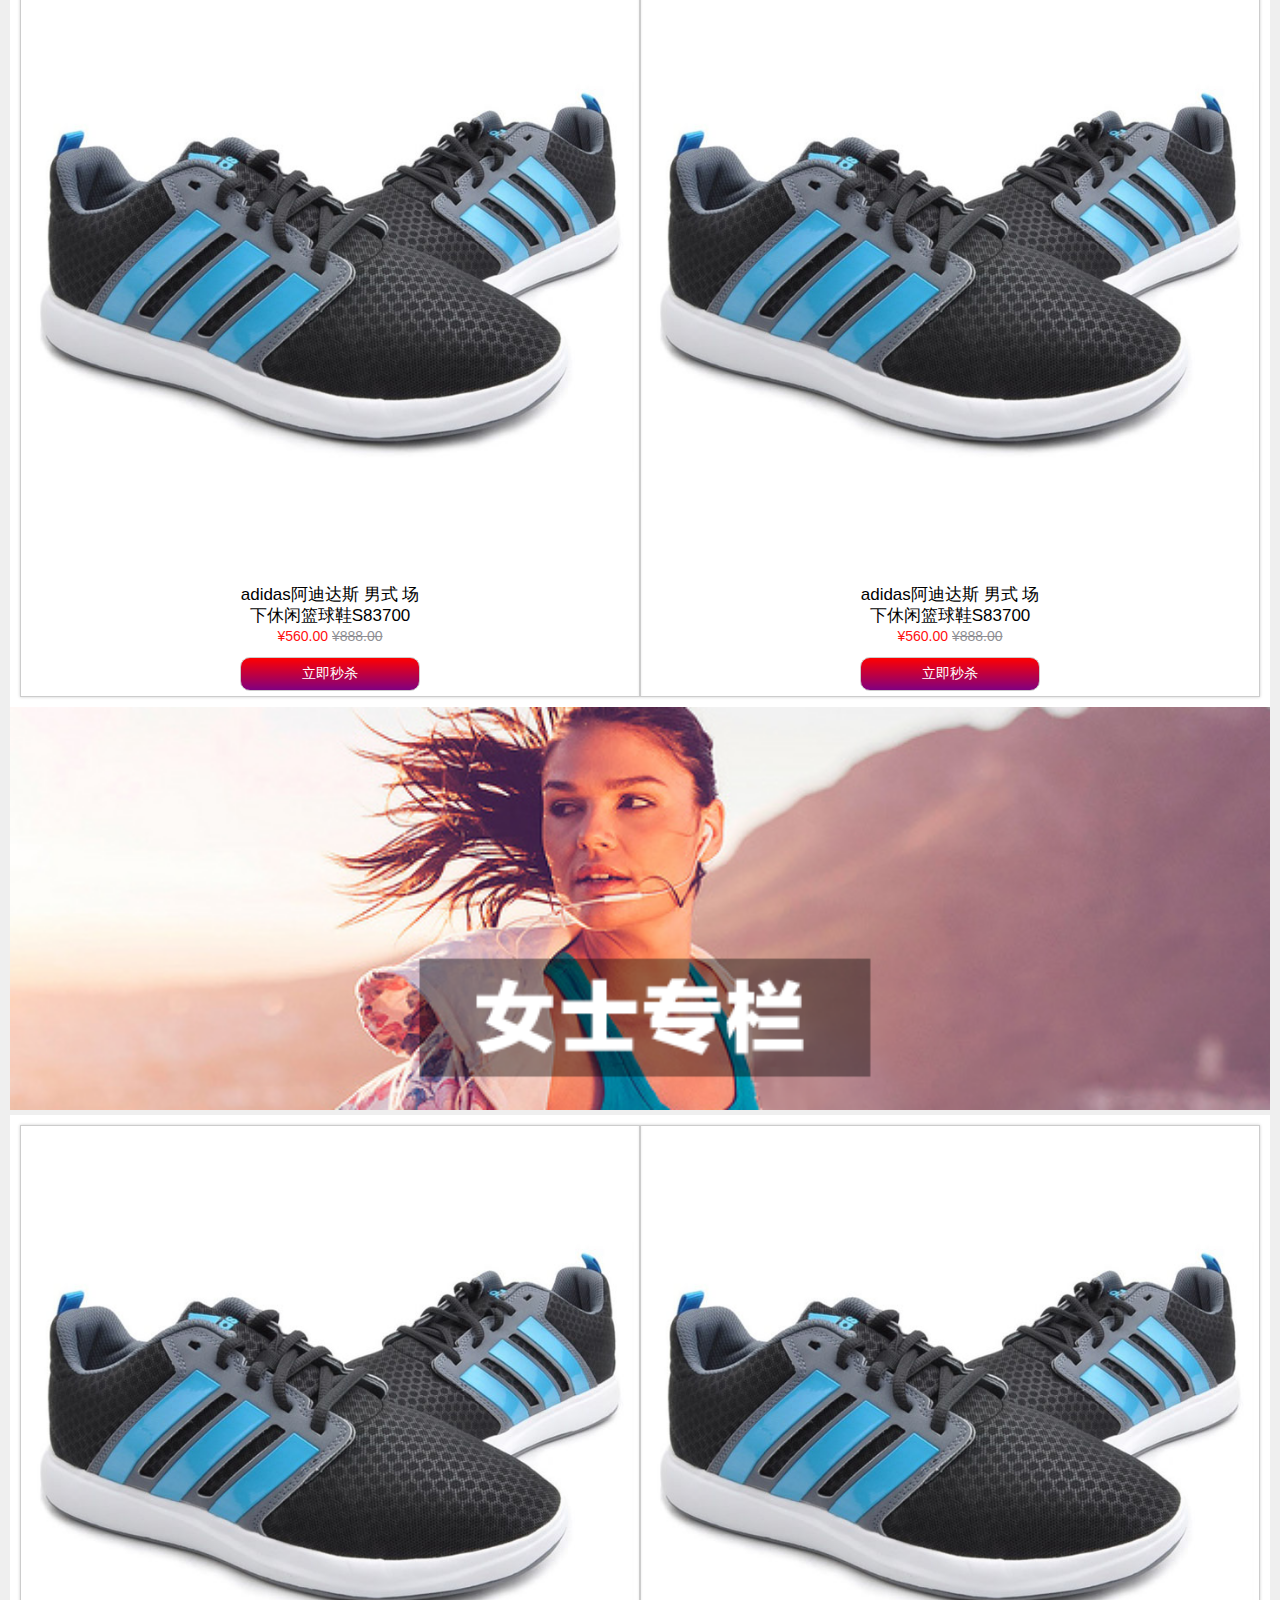
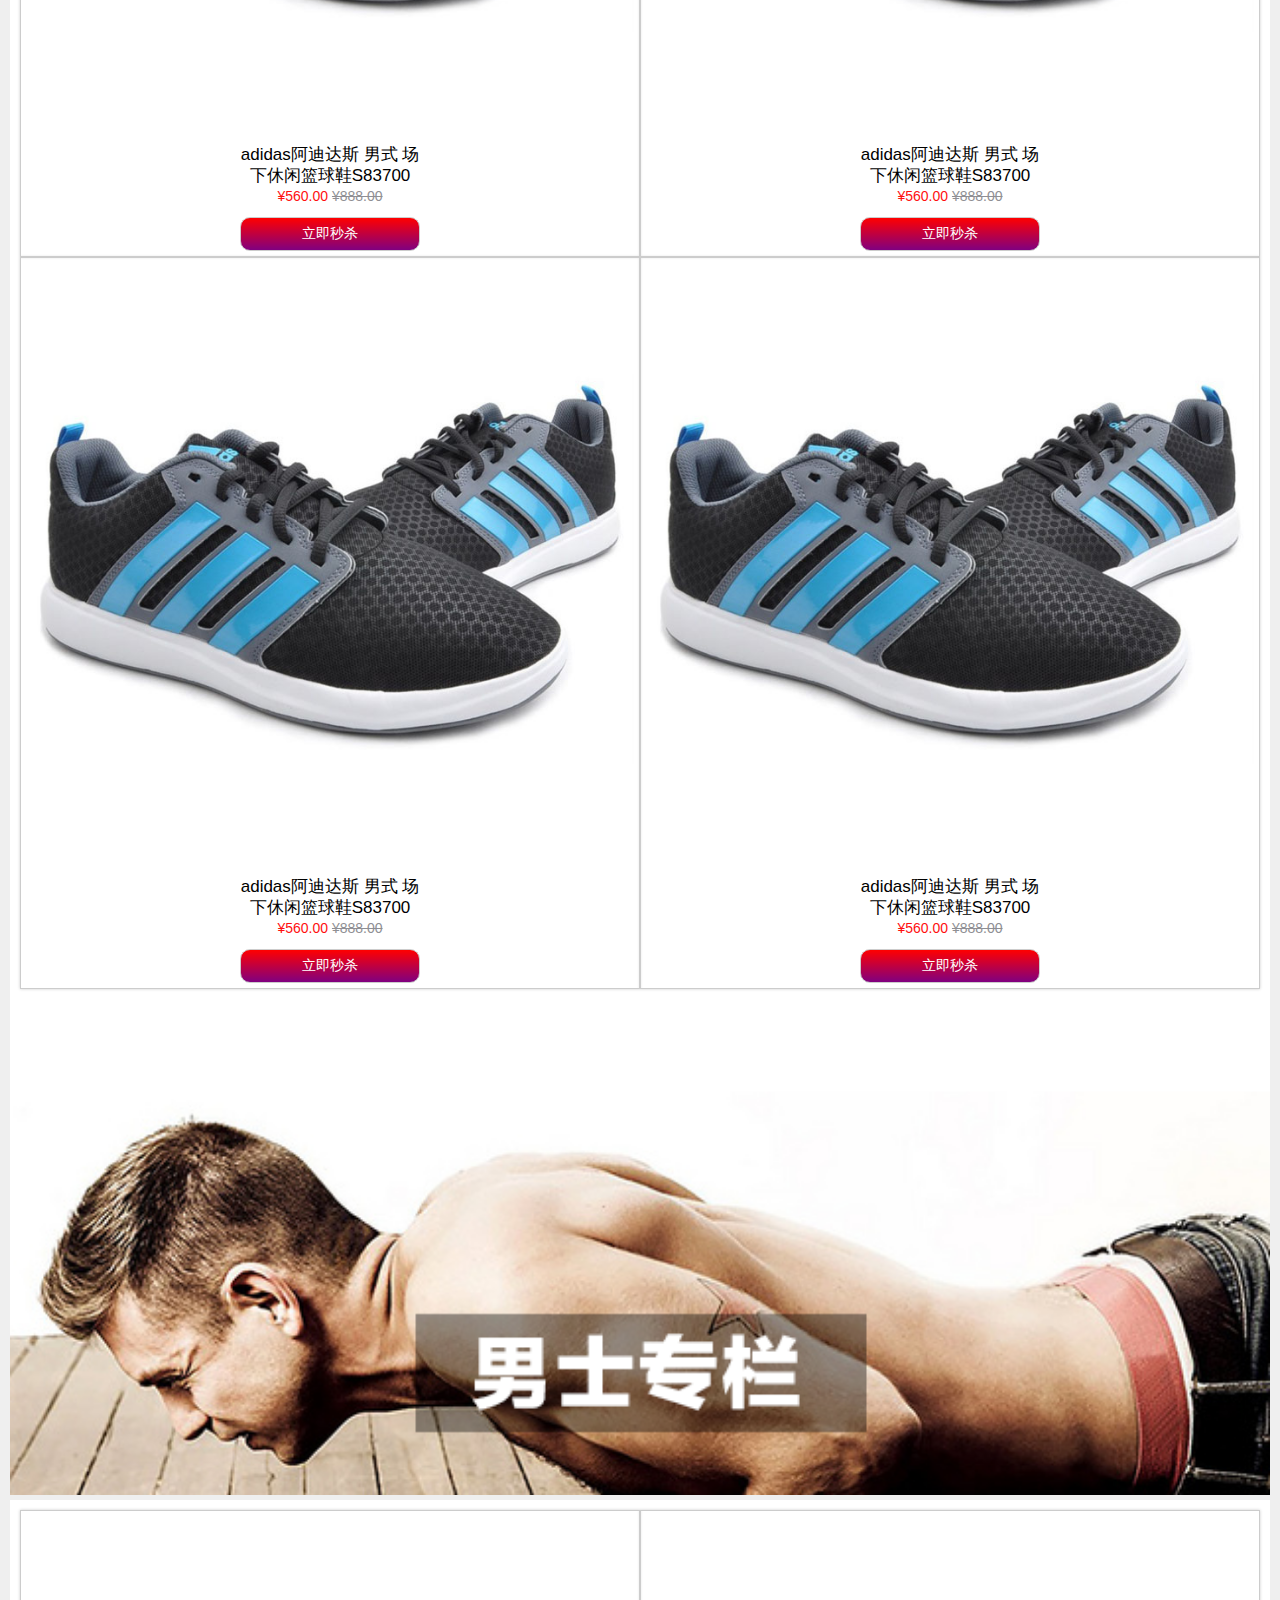
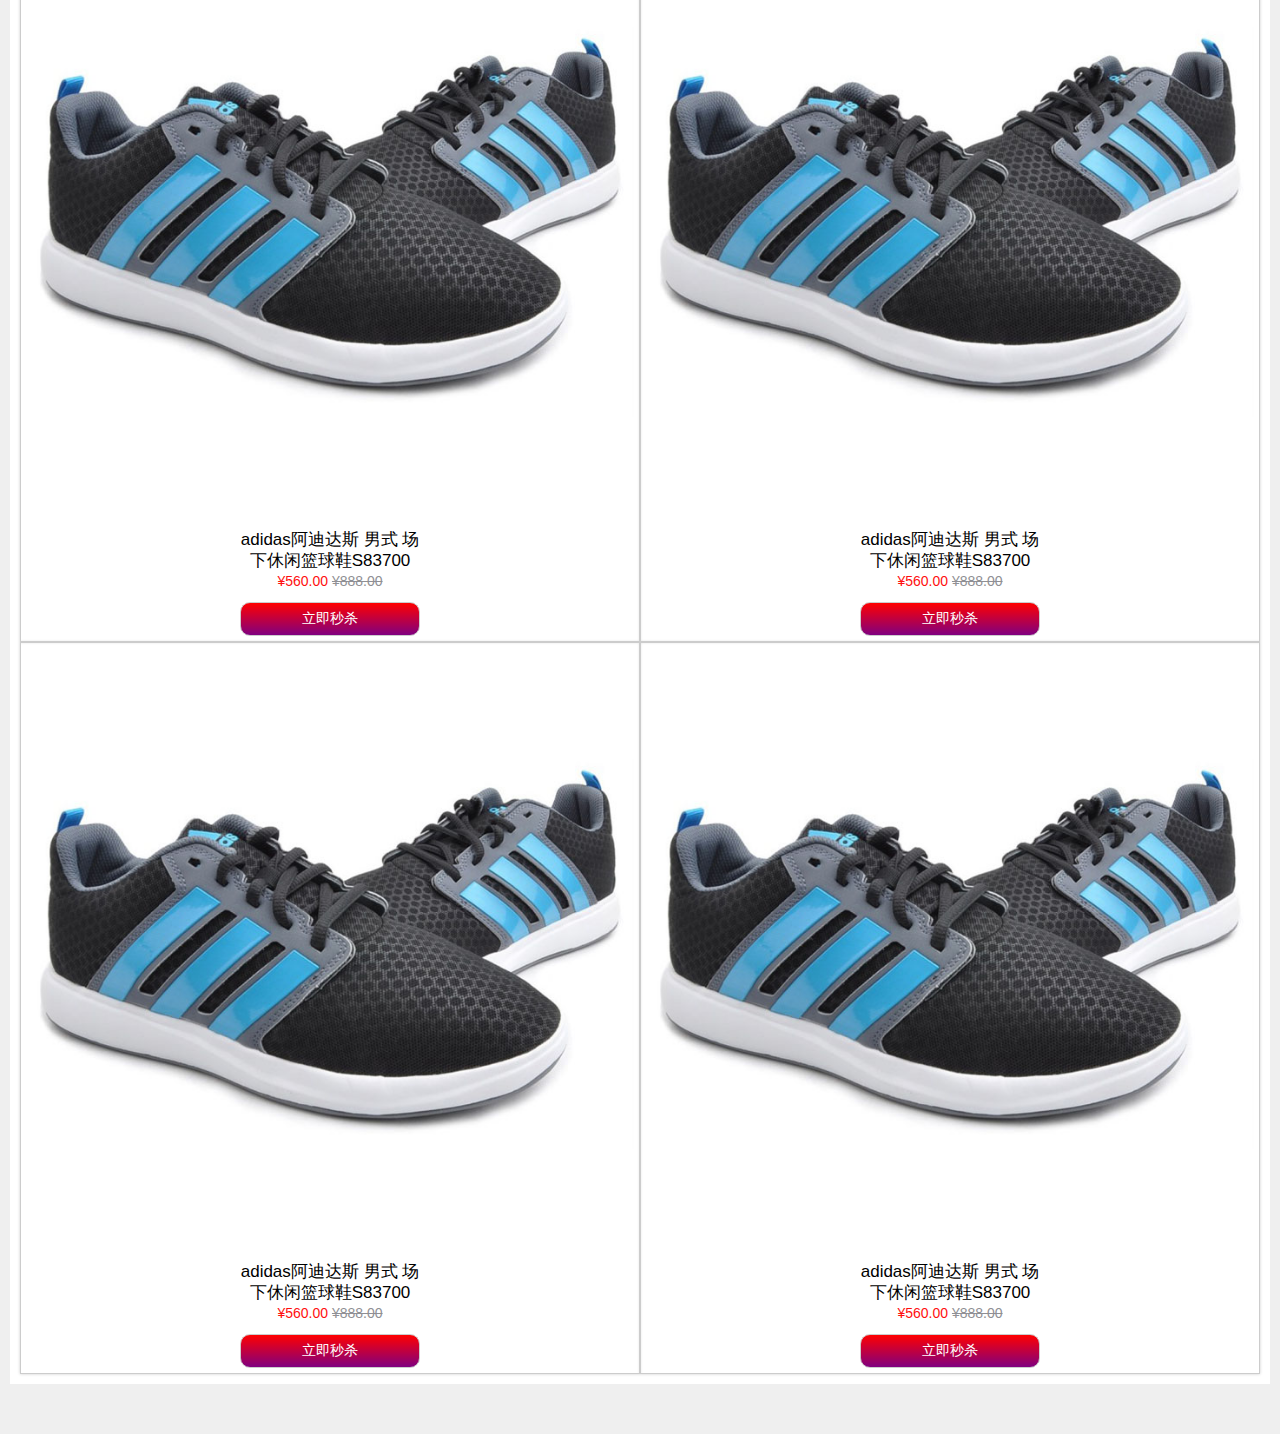
==== commit db74b12c: "项目移动端初步完成" ====
--- a/public/myProject/index.html
+++ b/public/myProject/index.html
@@ -165,12 +165,68 @@
         <!-- 品牌专区end -->
 
         <!-- 产品专区 -->
+        <div class="product">
+            <img src="./images/title1.png" alt="">
+            <ul class="mui-clearfix">
+                <li>
+                    <img src="./images/product.jpg" alt="">
+                    <span class="adids">
+                        adidas阿迪达斯 男式 场<br>
+                        下休闲篮球鞋S83700
+                    </span>
+                    <p>
+                        <span>¥560.00</span>
+                        <del>¥888.00</del>
+                    </p>
+                    <button class="buy">立即秒杀</button>
+                </li>
+                <li>
+                    <img src="./images/product.jpg" alt="">
+                    <span>
+                        adidas阿迪达斯 男式 场<br>
+                        下休闲篮球鞋S83700
+                    </span>
+                    <p>
+                        <span>¥560.00</span>
+                        <del>¥888.00</del>
+                    </p>
+                    <button class="buy">立即秒杀</button>
+                </li>
+                <li>
+                    <img src="./images/product.jpg" alt="">
+                    <span>
+                        adidas阿迪达斯 男式 场<br>
+                        下休闲篮球鞋S83700
+                    </span>
+                    <p>
+                        <span>¥560.00</span>
+                        <del>¥888.00</del>
+                    </p>
+                    <button class="buy">立即秒杀</button>
+                </li>
+                <li>
+                    <img src="./images/product.jpg" alt="">
+                    <span>
+                        adidas阿迪达斯 男式 场<br>
+                        下休闲篮球鞋S83700
+                    </span>
+                    <p>
+                        <span>¥560.00</span>
+                        <del>¥888.00</del>
+                    </p>
+                    <button class="buy">立即秒杀</button>
+                </li>
+            </ul>
+        </div>
+        <!-- 产品专区end -->
+
+        <!-- 女士专区 -->
         <div class="product mui-clearfix">
-            <img src="./images/title1.png" alt="">
-            <ul>
-                <li>
-                    <img src="./images/product.jpg" alt="">
-                    <span class="adids">
+            <img src="./images/title2.png" alt="">
+            <ul class="mui-clearfix">
+                <li>
+                    <img src="./images/product.jpg" alt="">
+                    <span>
                         adidas阿迪达斯 男式 场<br>
                         下休闲篮球鞋S83700
                     </span>
@@ -218,68 +274,12 @@
                 </li>
             </ul>
         </div>
-        <!-- 产品专区end -->
-
-        <!-- 女士专区 -->
-        <div class="women mui-clearfix">
-            <img src="./images/title2.png" alt="">
-            <ul>
-                <li>
-                    <img src="./images/product.jpg" alt="">
-                    <span>
-                        adidas阿迪达斯 男式 场<br>
-                        下休闲篮球鞋S83700
-                    </span>
-                    <p>
-                        <span>¥560.00</span>
-                        <del>¥888.00</del>
-                    </p>
-                    <button class="buy">立即秒杀</button>
-                </li>
-                <li>
-                    <img src="./images/product.jpg" alt="">
-                    <span>
-                        adidas阿迪达斯 男式 场<br>
-                        下休闲篮球鞋S83700
-                    </span>
-                    <p>
-                        <span>¥560.00</span>
-                        <del>¥888.00</del>
-                    </p>
-                    <button class="buy">立即秒杀</button>
-                </li>
-                <li>
-                    <img src="./images/product.jpg" alt="">
-                    <span>
-                        adidas阿迪达斯 男式 场<br>
-                        下休闲篮球鞋S83700
-                    </span>
-                    <p>
-                        <span>¥560.00</span>
-                        <del>¥888.00</del>
-                    </p>
-                    <button class="buy">立即秒杀</button>
-                </li>
-                <li>
-                    <img src="./images/product.jpg" alt="">
-                    <span>
-                        adidas阿迪达斯 男式 场<br>
-                        下休闲篮球鞋S83700
-                    </span>
-                    <p>
-                        <span>¥560.00</span>
-                        <del>¥888.00</del>
-                    </p>
-                    <button class="buy">立即秒杀</button>
-                </li>
-            </ul>
-        </div>
         <!-- 女士专区end -->
 
         <!-- 男士专区 -->
-        <div class="men">
+        <div class="product">
             <img src="./images/title3.png" alt="">
-            <ul>
+            <ul class="mui-clearfix">
                 <li>
                     <img src="./images/product.jpg" alt="">
                     <span>
--- a/public/myProject/css/index.css
+++ b/public/myProject/css/index.css
@@ -4,15 +4,16 @@
   list-style: none;
 }
 .nav-links {
-  width: 100%;
   padding: 10px;
 }
 .nav-links a {
+  display: block;
   width: 33.33%;
   float: left;
 }
 .nav-links a img {
   width: 100%;
+  vertical-align: top;
 }
 .brand {
   width: 100%;
@@ -36,7 +37,7 @@
   width: 100%;
 }
 .product {
-  width: 100%;
+  padding: 0 10px;
 }
 .product > img {
   width: 100%;
@@ -44,6 +45,7 @@
 .product > ul {
   width: 100%;
   padding: 10px;
+  background-color: #fff;
 }
 .product > ul > li {
   padding: 5px;
@@ -71,83 +73,3 @@
   width: 180px;
   border-radius: 10px;
 }
-.women {
-  margin-top: 10px;
-  width: 100%;
-}
-.women > img {
-  width: 100%;
-}
-.women > ul {
-  width: 100%;
-  padding: 10px;
-}
-.women > ul > li {
-  padding: 5px;
-  border: 1px solid #ccc;
-  width: 50%;
-  float: left;
-  box-shadow: 0px 0px 3px #ccc;
-  text-align: center;
-}
-.women > ul > li > img {
-  width: 100%;
-}
-.women > ul > li > span {
-  text-align: center;
-}
-.women > ul > li p {
-  text-align: center;
-}
-.women > ul > li p > span {
-  text-align: center;
-  color: #ff0f0f;
-}
-.women > ul > li > button {
-  display: block;
-  margin: 0 auto;
-  background: linear-gradient(red, purple);
-  color: #fff;
-  width: 180px;
-  border-radius: 10px;
-}
-.men {
-  margin-top: 10px;
-  width: 100%;
-}
-.men > img {
-  width: 100%;
-}
-.men > ul {
-  width: 100%;
-  padding: 10px;
-}
-.men > ul > li {
-  padding: 5px;
-  border: 1px solid #ccc;
-  width: 50%;
-  float: left;
-  box-shadow: 0px 0px 3px #ccc;
-  text-align: center;
-}
-.men > ul > li > img {
-  width: 100%;
-}
-.men > ul > li > span {
-  text-align: center;
-}
-.men > ul > li p {
-  text-align: center;
-}
-.men > ul > li p > span {
-  text-align: center;
-  color: #ff0f0f;
-}
-.men > ul > li > button {
-  display: block;
-  margin: 0 auto;
-  background: linear-gradient(red, purple);
-  color: #fff;
-  width: 180px;
-  border-radius: 10px;
-}
